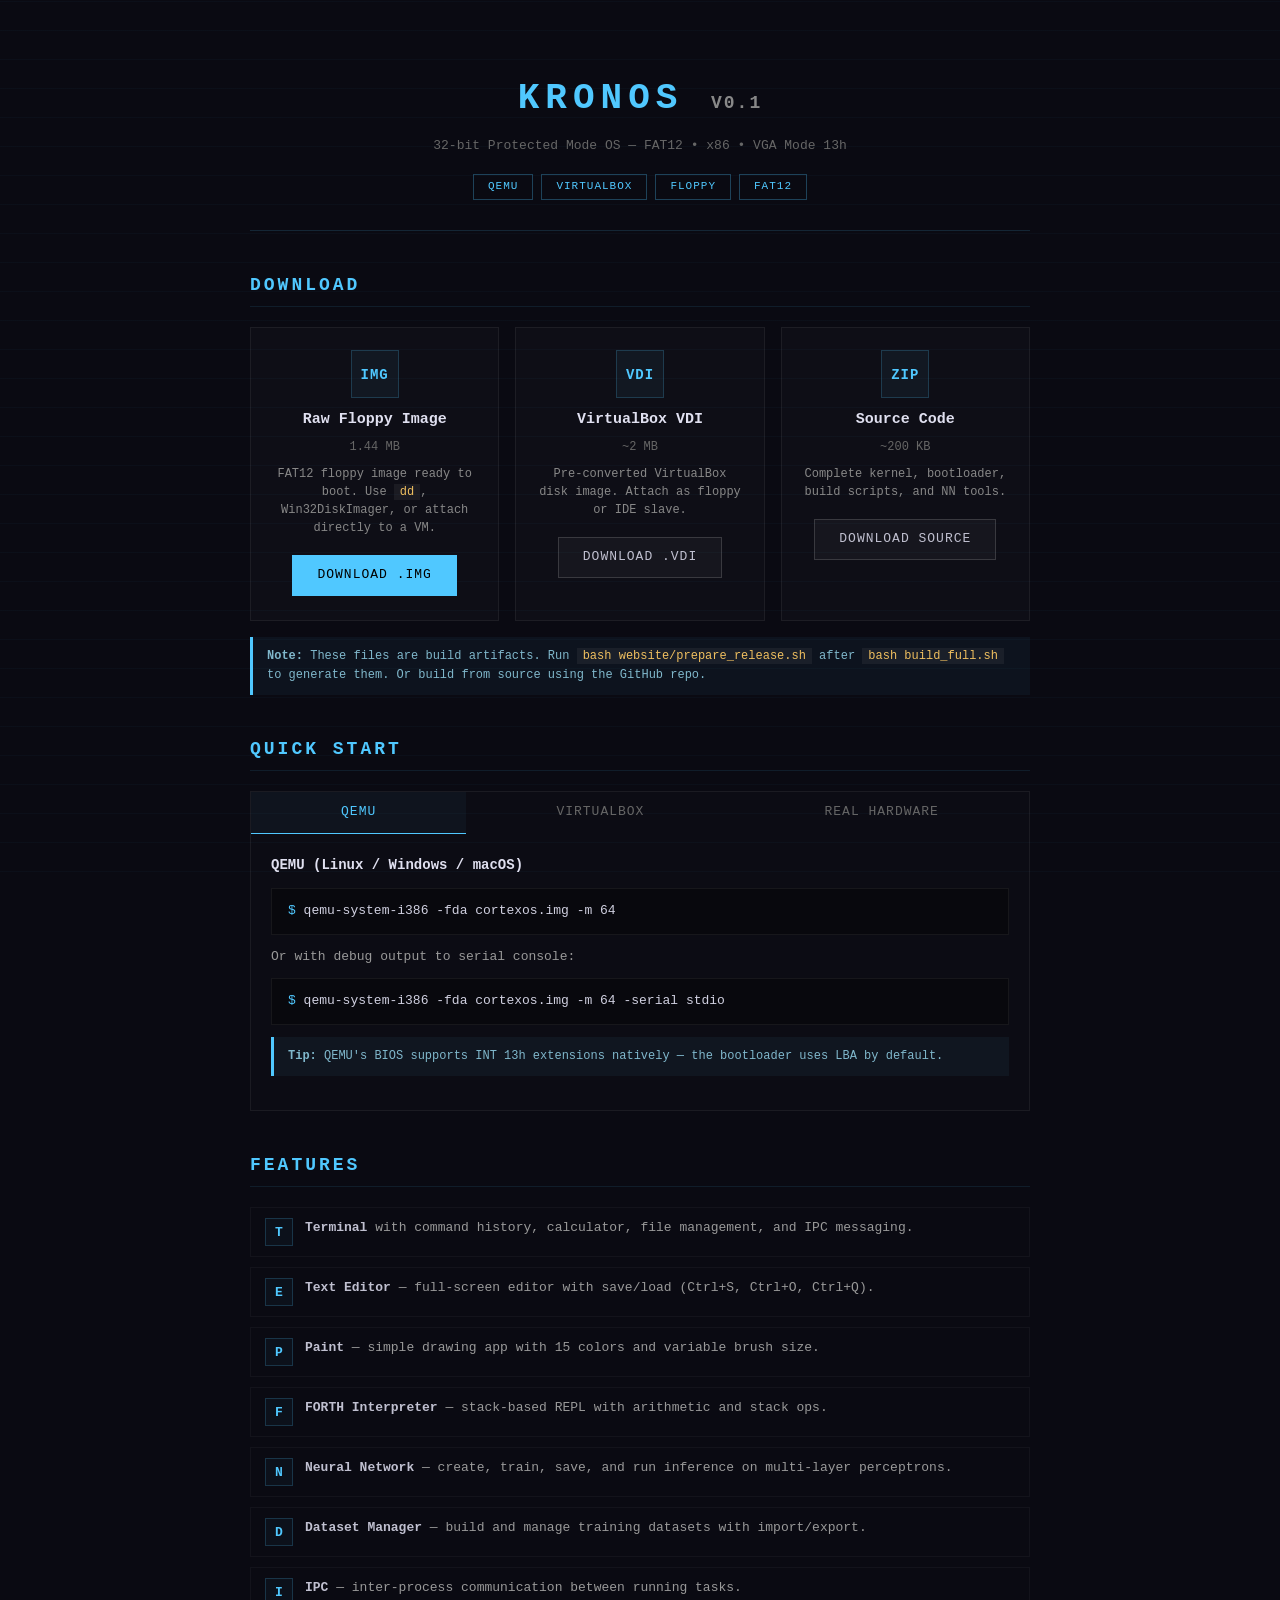
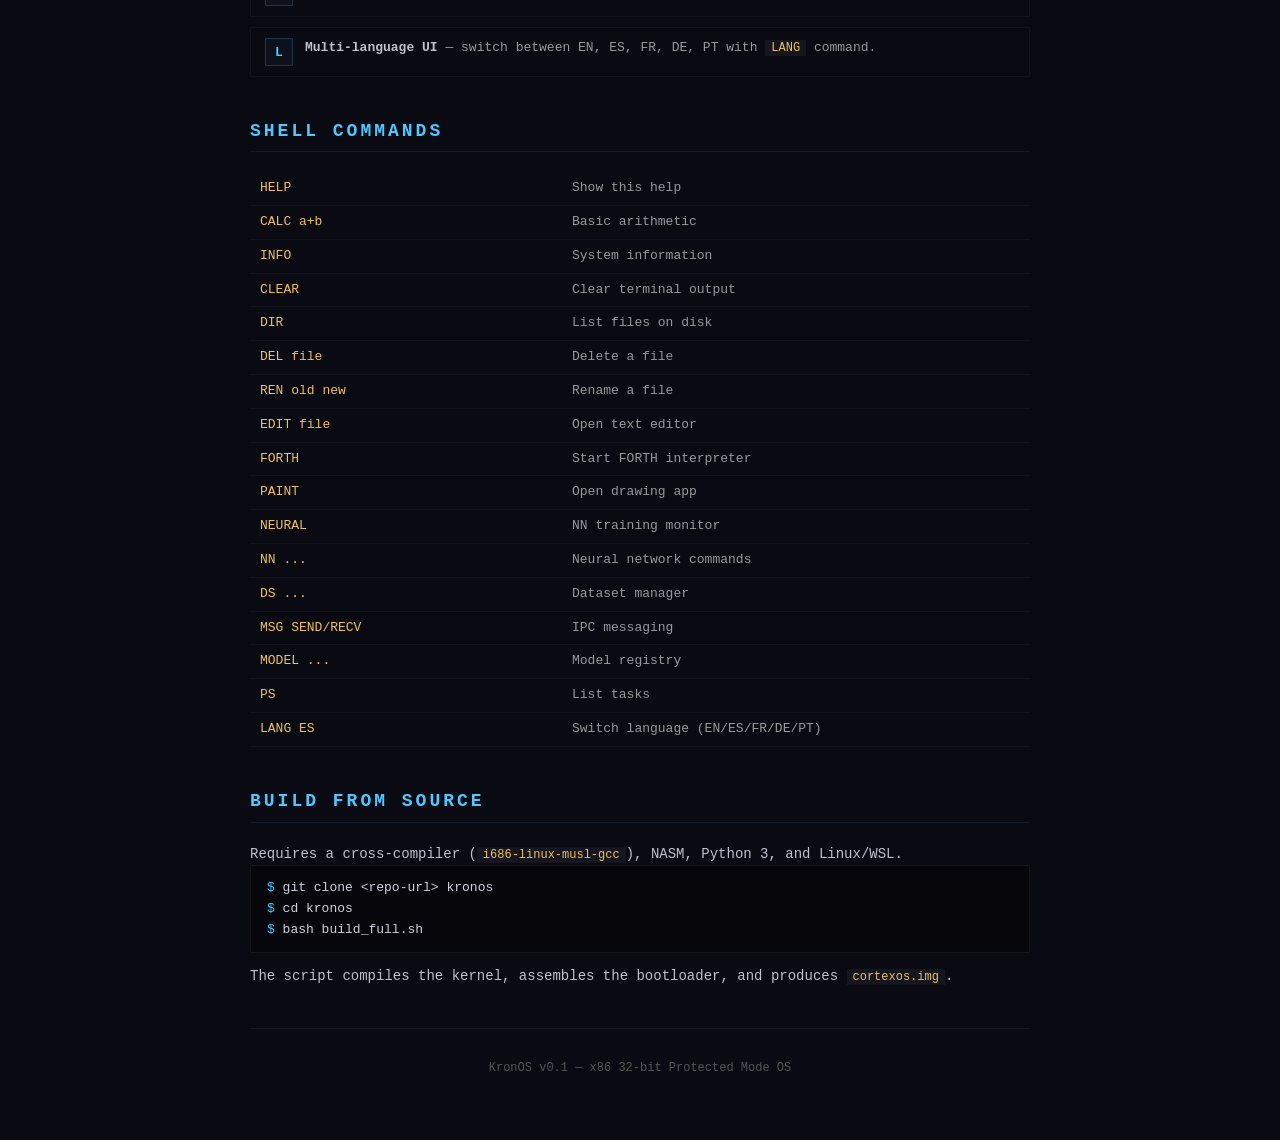
==== kronos/website/index.html @ 9ee40db6 "Initial commit - Kronos OS v0.1 32-bit protected mode x86 kernel with: - FAT12 filesystem, VGA mode " ====
<!DOCTYPE html>
<html lang="en">
<head>
<meta charset="UTF-8">
<meta name="viewport" content="width=device-width, initial-scale=1.0">
<title>Kronos OS - Download</title>
<link rel="stylesheet" href="style.css">
</head>
<body>
<div class="bg-lines"></div>
<div class="container">
  <header>
    <div class="logo">
      <h1>KRONOS <span class="v">v0.1</span></h1>
      <p class="subtitle">32-bit Protected Mode OS &mdash; FAT12 &bull; x86 &bull; VGA Mode 13h</p>
    </div>
    <div class="badge-row">
      <span class="badge">QEMU</span>
      <span class="badge">VirtualBox</span>
      <span class="badge">Floppy</span>
      <span class="badge">FAT12</span>
    </div>
  </header>

  <section class="section" id="downloads">
    <h2>Download</h2>
    <div class="card-grid">
      <div class="card">
        <div class="card-icon">img</div>
        <h3>Raw Floppy Image</h3>
        <p class="card-size">1.44 MB</p>
        <p class="card-desc">FAT12 floppy image ready to boot. Use <code>dd</code>, Win32DiskImager, or attach directly to a VM.</p>
        <a href="cortexos.img" class="btn btn-primary" download>Download .img</a>
      </div>
      <div class="card">
        <div class="card-icon">vdi</div>
        <h3>VirtualBox VDI</h3>
        <p class="card-size">~2 MB</p>
        <p class="card-desc">Pre-converted VirtualBox disk image. Attach as floppy or IDE slave.</p>
        <a href="cortexos.vdi" class="btn" download>Download .vdi</a>
      </div>
      <div class="card">
        <div class="card-icon">zip</div>
        <h3>Source Code</h3>
        <p class="card-size">~200 KB</p>
        <p class="card-desc">Complete kernel, bootloader, build scripts, and NN tools.</p>
        <a href="kronos-src.zip" class="btn" download>Download Source</a>
      </div>
    </div>
    <div class="tip" style="margin-top:16px">
      <strong>Note:</strong> These files are build artifacts. Run <code>bash website/prepare_release.sh</code>
      after <code>bash build_full.sh</code> to generate them. Or build from source using the GitHub repo.
    </div>
  </section>

  <section class="section" id="quickstart">
    <h2>Quick Start</h2>
    <div class="tabs">
      <input type="radio" name="tab" id="tab-qemu" checked>
      <label for="tab-qemu" class="tab-label">QEMU</label>
      <input type="radio" name="tab" id="tab-vbox">
      <label for="tab-vbox" class="tab-label">VirtualBox</label>
      <input type="radio" name="tab" id="tab-real">
      <label for="tab-real" class="tab-label">Real Hardware</label>

      <div class="tab-content" id="tab-qemu-c">
        <h3>QEMU (Linux / Windows / macOS)</h3>
        <pre class="code-block"><span class="prompt">$</span> qemu-system-i386 -fda cortexos.img -m 64</pre>
        <p>Or with debug output to serial console:</p>
        <pre class="code-block"><span class="prompt">$</span> qemu-system-i386 -fda cortexos.img -m 64 -serial stdio</pre>
        <div class="tip">
          <strong>Tip:</strong> QEMU's BIOS supports INT 13h extensions natively &mdash; the bootloader uses LBA by default.
        </div>
      </div>

      <div class="tab-content" id="tab-vbox-c">
        <h3>VirtualBox Setup</h3>
        <ol class="steps">
          <li>Create a new VM: <strong>Type</strong> = <em>Other</em>, <strong>Version</strong> = <em>Other/Unknown</em> (32-bit).</li>
          <li>Set <strong>RAM</strong> to at least <em>32 MB</em> (64 MB recommended).</li>
          <li><strong>Storage</strong>: Add a floppy controller, attach <code>cortexos.img</code> or <code>cortexos.vdi</code>.</li>
          <li>Alternatively, attach the VDI as an <strong>IDE Primary Slave</strong> (set type to <em>Floppy</em> or <em>IDE</em>).</li>
          <li>In <strong>System &rarr; Motherboard</strong>, enable <em>I/O APIC</em> and <em>Enable EFI (special OS only)</em> if needed.</li>
          <li>Boot the VM.</li>
        </ol>
        <div class="tip">
          <strong>Note:</strong> VirtualBox floppy mode lacks INT 13h extensions. The bootloader detects this automatically and falls back to CHS addressing &mdash; no configuration needed.
        </div>
        <p>You can also convert the image yourself:</p>
        <pre class="code-block"><span class="prompt">$</span> VBoxManage convertfromraw cortexos.img cortexos.vdi --format VDI</pre>
      </div>

      <div class="tab-content" id="tab-real-c">
        <h3>Real Hardware (Floppy / USB)</h3>
        <p>Write the image to a 1.44 MB floppy disk or USB drive:</p>
        <h4>Linux</h4>
        <pre class="code-block"><span class="prompt">$</span> dd if=cortexos.img of=/dev/sdX bs=512 conv=fsync</pre>
        <h4>Windows</h4>
        <pre class="code-block"><span class="prompt">&gt;</span> Win32DiskImager.exe cortexos.img \\.\X:</pre>
        <div class="warning">
          <strong>Warning:</strong> Make sure to select the correct drive. All data on the target will be destroyed.
        </div>
      </div>
    </div>
  </section>

  <section class="section" id="features">
    <h2>Features</h2>
    <div class="feature-grid">
      <div class="feature">
        <span class="feature-icon">T</span>
        <div><strong>Terminal</strong> with command history, calculator, file management, and IPC messaging.</div>
      </div>
      <div class="feature">
        <span class="feature-icon">E</span>
        <div><strong>Text Editor</strong> &mdash; full-screen editor with save/load (Ctrl+S, Ctrl+O, Ctrl+Q).</div>
      </div>
      <div class="feature">
        <span class="feature-icon">P</span>
        <div><strong>Paint</strong> &mdash; simple drawing app with 15 colors and variable brush size.</div>
      </div>
      <div class="feature">
        <span class="feature-icon">F</span>
        <div><strong>FORTH Interpreter</strong> &mdash; stack-based REPL with arithmetic and stack ops.</div>
      </div>
      <div class="feature">
        <span class="feature-icon">N</span>
        <div><strong>Neural Network</strong> &mdash; create, train, save, and run inference on multi-layer perceptrons.</div>
      </div>
      <div class="feature">
        <span class="feature-icon">D</span>
        <div><strong>Dataset Manager</strong> &mdash; build and manage training datasets with import/export.</div>
      </div>
      <div class="feature">
        <span class="feature-icon">I</span>
        <div><strong>IPC</strong> &mdash; inter-process communication between running tasks.</div>
      </div>
      <div class="feature">
        <span class="feature-icon">L</span>
        <div><strong>Multi-language UI</strong> &mdash; switch between EN, ES, FR, DE, PT with <code>LANG</code> command.</div>
      </div>
    </div>
  </section>

  <section class="section" id="commands">
    <h2>Shell Commands</h2>
    <div class="cmd-table-wrap">
      <table class="cmd-table">
        <tr><td>HELP</td><td>Show this help</td></tr>
        <tr><td>CALC a+b</td><td>Basic arithmetic</td></tr>
        <tr><td>INFO</td><td>System information</td></tr>
        <tr><td>CLEAR</td><td>Clear terminal output</td></tr>
        <tr><td>DIR</td><td>List files on disk</td></tr>
        <tr><td>DEL file</td><td>Delete a file</td></tr>
        <tr><td>REN old new</td><td>Rename a file</td></tr>
        <tr><td>EDIT file</td><td>Open text editor</td></tr>
        <tr><td>FORTH</td><td>Start FORTH interpreter</td></tr>
        <tr><td>PAINT</td><td>Open drawing app</td></tr>
        <tr><td>NEURAL</td><td>NN training monitor</td></tr>
        <tr><td>NN ...</td><td>Neural network commands</td></tr>
        <tr><td>DS ...</td><td>Dataset manager</td></tr>
        <tr><td>MSG SEND/RECV</td><td>IPC messaging</td></tr>
        <tr><td>MODEL ...</td><td>Model registry</td></tr>
        <tr><td>PS</td><td>List tasks</td></tr>
        <tr><td>LANG ES</td><td>Switch language (EN/ES/FR/DE/PT)</td></tr>
      </table>
    </div>
  </section>

  <section class="section" id="build">
    <h2>Build from Source</h2>
    <p>Requires a cross-compiler (<code>i686-linux-musl-gcc</code>), NASM, Python 3, and Linux/WSL.</p>
    <pre class="code-block"><span class="prompt">$</span> git clone &lt;repo-url&gt; kronos
<span class="prompt">$</span> cd kronos
<span class="prompt">$</span> bash build_full.sh</pre>
    <p>The script compiles the kernel, assembles the bootloader, and produces <code>cortexos.img</code>.</p>
  </section>

  <footer>
    <p>KronOS v0.1 &mdash; x86 32-bit Protected Mode OS</p>
  </footer>
</div>
</body>
</html>
---- kronos/website/style.css ----
* { margin: 0; padding: 0; box-sizing: border-box; }
body {
  background: #0a0a12;
  color: #c0c0d0;
  font-family: 'Consolas', 'Courier New', monospace;
  font-size: 14px;
  line-height: 1.6;
  min-height: 100vh;
}
.bg-lines {
  position: fixed; inset: 0; z-index: 0;
  background: repeating-linear-gradient(
    0deg, transparent, transparent 28px, rgba(80,200,255,0.03) 28px, rgba(80,200,255,0.03) 29px
  );
  pointer-events: none;
}
.container {
  max-width: 820px;
  margin: 0 auto;
  padding: 30px 20px 60px;
  position: relative;
  z-index: 1;
}

/* Header */
header {
  text-align: center;
  margin-bottom: 40px;
  padding: 40px 20px 30px;
  border-bottom: 1px solid rgba(80,200,255,0.15);
}
.logo h1 {
  font-size: 36px;
  font-weight: 700;
  color: #50c8ff;
  letter-spacing: 6px;
  text-transform: uppercase;
}
.logo .v {
  color: #888;
  font-size: 18px;
  letter-spacing: 2px;
}
.subtitle {
  color: #666;
  font-size: 13px;
  margin-top: 8px;
}
.badge-row { margin-top: 18px; display: flex; justify-content: center; gap: 8px; flex-wrap: wrap; }
.badge {
  display: inline-block;
  padding: 3px 14px;
  border: 1px solid rgba(80,200,255,0.3);
  color: #50c8ff;
  font-size: 11px;
  text-transform: uppercase;
  letter-spacing: 1px;
}
.badge:hover { background: rgba(80,200,255,0.08); }

/* Sections */
.section { margin-bottom: 40px; }
.section h2 {
  font-size: 18px;
  color: #50c8ff;
  text-transform: uppercase;
  letter-spacing: 3px;
  margin-bottom: 20px;
  padding-bottom: 6px;
  border-bottom: 1px solid rgba(80,200,255,0.1);
}

/* Cards */
.card-grid {
  display: grid;
  grid-template-columns: repeat(auto-fit, minmax(220px, 1fr));
  gap: 16px;
}
.card {
  background: rgba(255,255,255,0.02);
  border: 1px solid rgba(255,255,255,0.06);
  padding: 22px 20px 24px;
  text-align: center;
  transition: border-color 0.2s, background 0.2s;
}
.card:hover {
  border-color: rgba(80,200,255,0.3);
  background: rgba(80,200,255,0.03);
}
.card-icon {
  width: 48px;
  height: 48px;
  line-height: 48px;
  margin: 0 auto 10px;
  font-size: 14px;
  font-weight: 700;
  text-transform: uppercase;
  letter-spacing: 1px;
  color: #50c8ff;
  border: 1px solid rgba(80,200,255,0.2);
  background: rgba(80,200,255,0.05);
}
.card h3 { font-size: 15px; margin-bottom: 6px; color: #e0e0f0; }
.card-size { font-size: 12px; color: #666; margin-bottom: 8px; }
.card-desc { font-size: 12px; color: #888; margin-bottom: 18px; line-height: 1.5; }
code {
  background: rgba(255,255,255,0.05);
  padding: 1px 6px;
  font-size: 12px;
  color: #f0c060;
}

/* Buttons */
.btn {
  display: inline-block;
  padding: 9px 24px;
  font-family: inherit;
  font-size: 13px;
  text-transform: uppercase;
  letter-spacing: 1px;
  text-decoration: none;
  color: #c0c0d0;
  border: 1px solid rgba(255,255,255,0.15);
  background: rgba(255,255,255,0.03);
  cursor: pointer;
  transition: background 0.2s, border-color 0.2s, color 0.2s;
}
.btn:hover { background: rgba(255,255,255,0.07); border-color: rgba(255,255,255,0.25); }
.btn-primary {
  color: #000;
  background: #50c8ff;
  border-color: #50c8ff;
}
.btn-primary:hover {
  background: #3db0e8;
  border-color: #3db0e8;
  color: #000;
}

/* Tabs */
.tabs {
  display: flex;
  flex-wrap: wrap;
  border: 1px solid rgba(255,255,255,0.06);
  background: rgba(255,255,255,0.01);
}
.tabs input[type="radio"] { display: none; }
.tab-label {
  flex: 1 1 auto;
  padding: 10px 16px;
  text-align: center;
  font-size: 13px;
  text-transform: uppercase;
  letter-spacing: 1px;
  color: #666;
  border-bottom: 1px solid transparent;
  cursor: pointer;
  user-select: none;
  transition: color 0.2s, border-color 0.2s, background 0.2s;
}
.tab-label:hover { color: #999; background: rgba(255,255,255,0.02); }
.tabs input:checked + .tab-label {
  color: #50c8ff;
  border-bottom-color: #50c8ff;
  background: rgba(80,200,255,0.04);
}
.tab-content {
  display: none;
  padding: 20px;
  width: 100%;
}
#tab-qemu:checked ~ #tab-qemu-c,
#tab-vbox:checked ~ #tab-vbox-c,
#tab-real:checked ~ #tab-real-c { display: block; }
.tab-content h3 { font-size: 14px; margin-bottom: 12px; color: #e0e0f0; }
.tab-content h4 { font-size: 13px; margin: 14px 0 6px; color: #aaa; }
.tab-content p { margin-bottom: 10px; font-size: 13px; color: #999; }

/* Steps */
.steps { padding-left: 20px; font-size: 13px; color: #999; }
.steps li { margin-bottom: 8px; }
.steps li strong { color: #c0c0d0; }
.steps li em { color: #50c8ff; font-style: normal; }

/* Code blocks */
.code-block {
  background: rgba(0,0,0,0.35);
  border: 1px solid rgba(255,255,255,0.06);
  padding: 12px 16px;
  font-size: 13px;
  font-family: inherit;
  overflow-x: auto;
  margin-bottom: 12px;
  white-space: pre;
  tab-size: 4;
  color: #d0d0e0;
}
.code-block .prompt { color: #50c8ff; user-select: none; }
.code-block .prompt-alt { color: #f0c060; user-select: none; }

/* Tips & Warnings */
.tip, .warning {
  padding: 10px 14px;
  font-size: 12px;
  margin-bottom: 14px;
}
.tip {
  border-left: 3px solid #50c8ff;
  background: rgba(80,200,255,0.05);
  color: #80b8cc;
}
.warning {
  border-left: 3px solid #f07050;
  background: rgba(240,112,80,0.06);
  color: #d09070;
}

/* Features */
.feature-grid { display: grid; gap: 10px; }
.feature {
  display: flex;
  align-items: flex-start;
  gap: 12px;
  padding: 10px 14px;
  border: 1px solid rgba(255,255,255,0.04);
  font-size: 13px;
  color: #999;
}
.feature:hover { border-color: rgba(80,200,255,0.12); }
.feature-icon {
  flex-shrink: 0;
  width: 28px;
  height: 28px;
  line-height: 28px;
  text-align: center;
  font-size: 13px;
  font-weight: 700;
  color: #50c8ff;
  border: 1px solid rgba(80,200,255,0.2);
  background: rgba(80,200,255,0.04);
}
.feature strong { color: #c0c0d0; }

/* Commands table */
.cmd-table-wrap { overflow-x: auto; }
.cmd-table { width: 100%; border-collapse: collapse; font-size: 13px; }
.cmd-table tr { border-bottom: 1px solid rgba(255,255,255,0.04); }
.cmd-table td:first-child {
  width: 40%;
  padding: 6px 10px;
  color: #f0c060;
  white-space: nowrap;
}
.cmd-table td:last-child {
  padding: 6px 10px;
  color: #999;
}
.cmd-table tr:hover { background: rgba(255,255,255,0.02); }

/* Footer */
footer {
  text-align: center;
  padding-top: 30px;
  border-top: 1px solid rgba(255,255,255,0.06);
  font-size: 12px;
  color: #555;
}

/* Responsive */
@media (max-width: 600px) {
  .logo h1 { font-size: 28px; }
  .card-grid { grid-template-columns: 1fr; }
  .tab-label { font-size: 11px; padding: 8px 10px; }
}
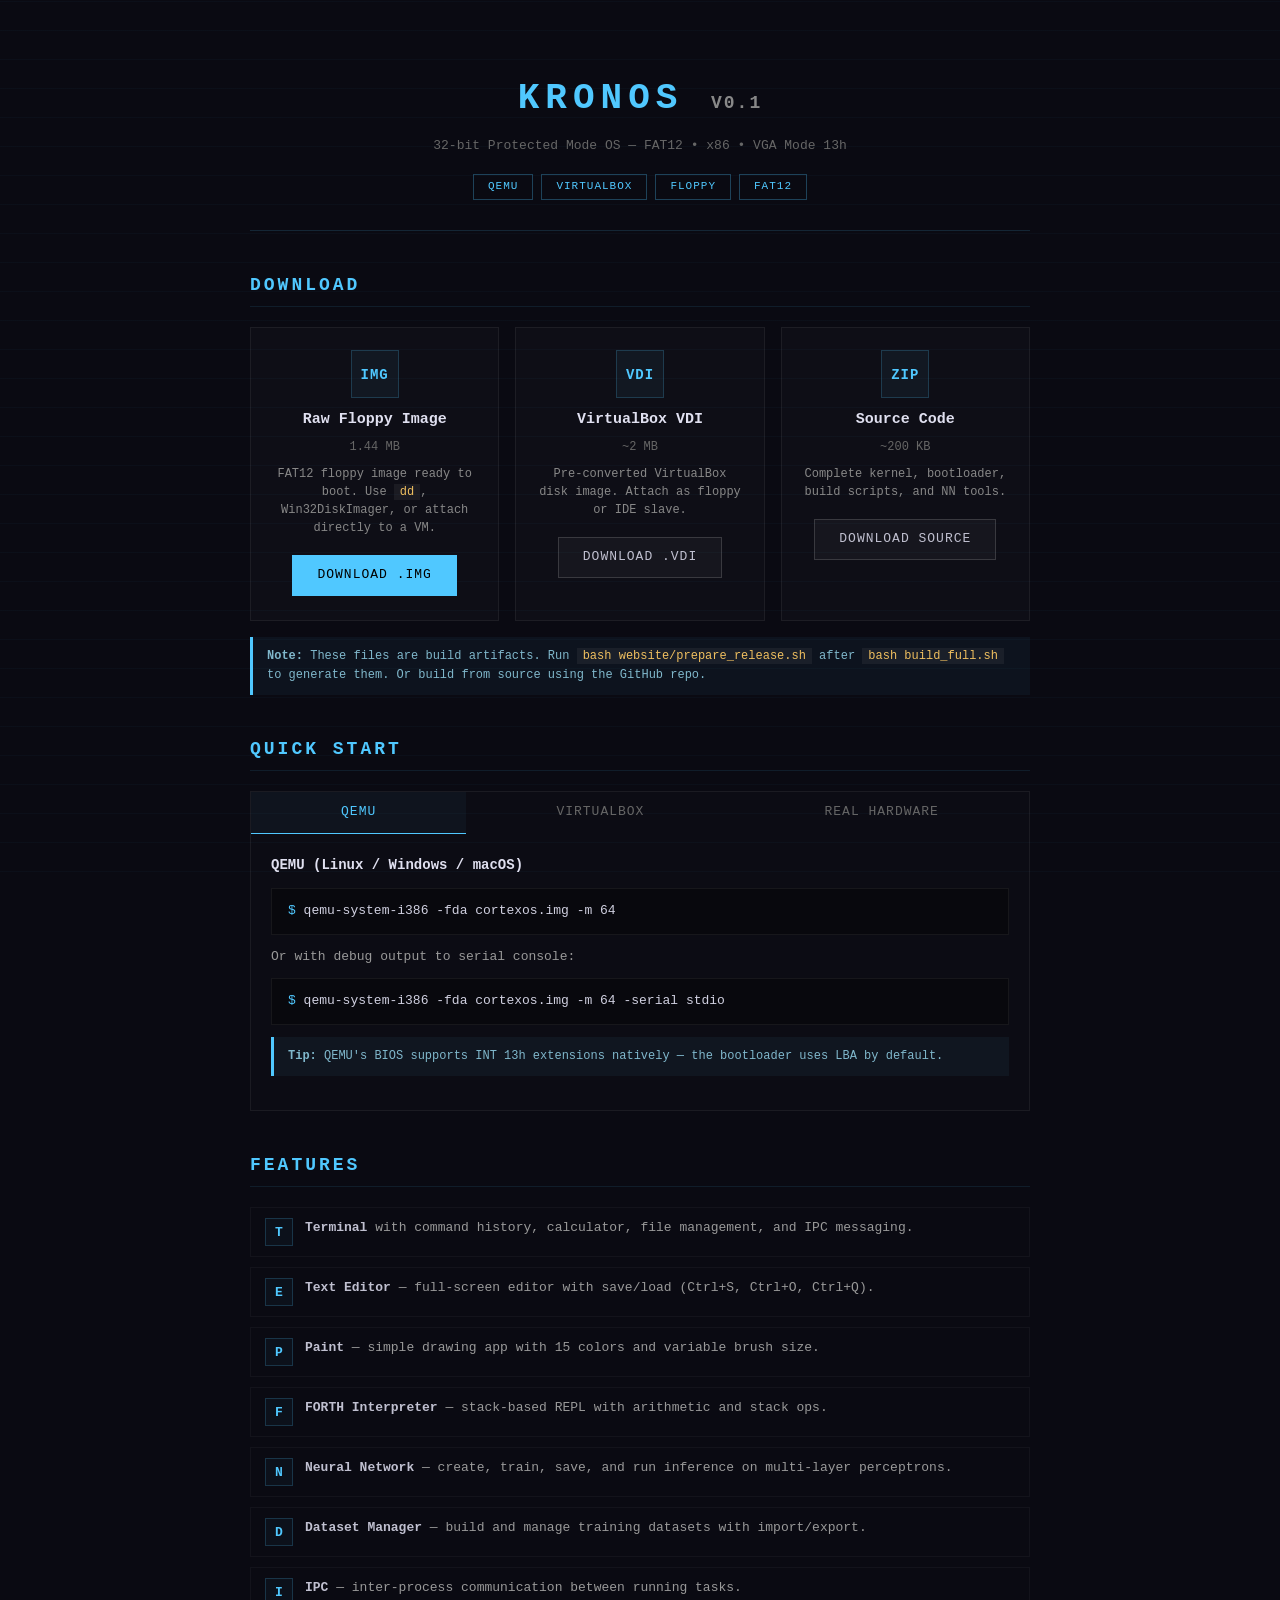
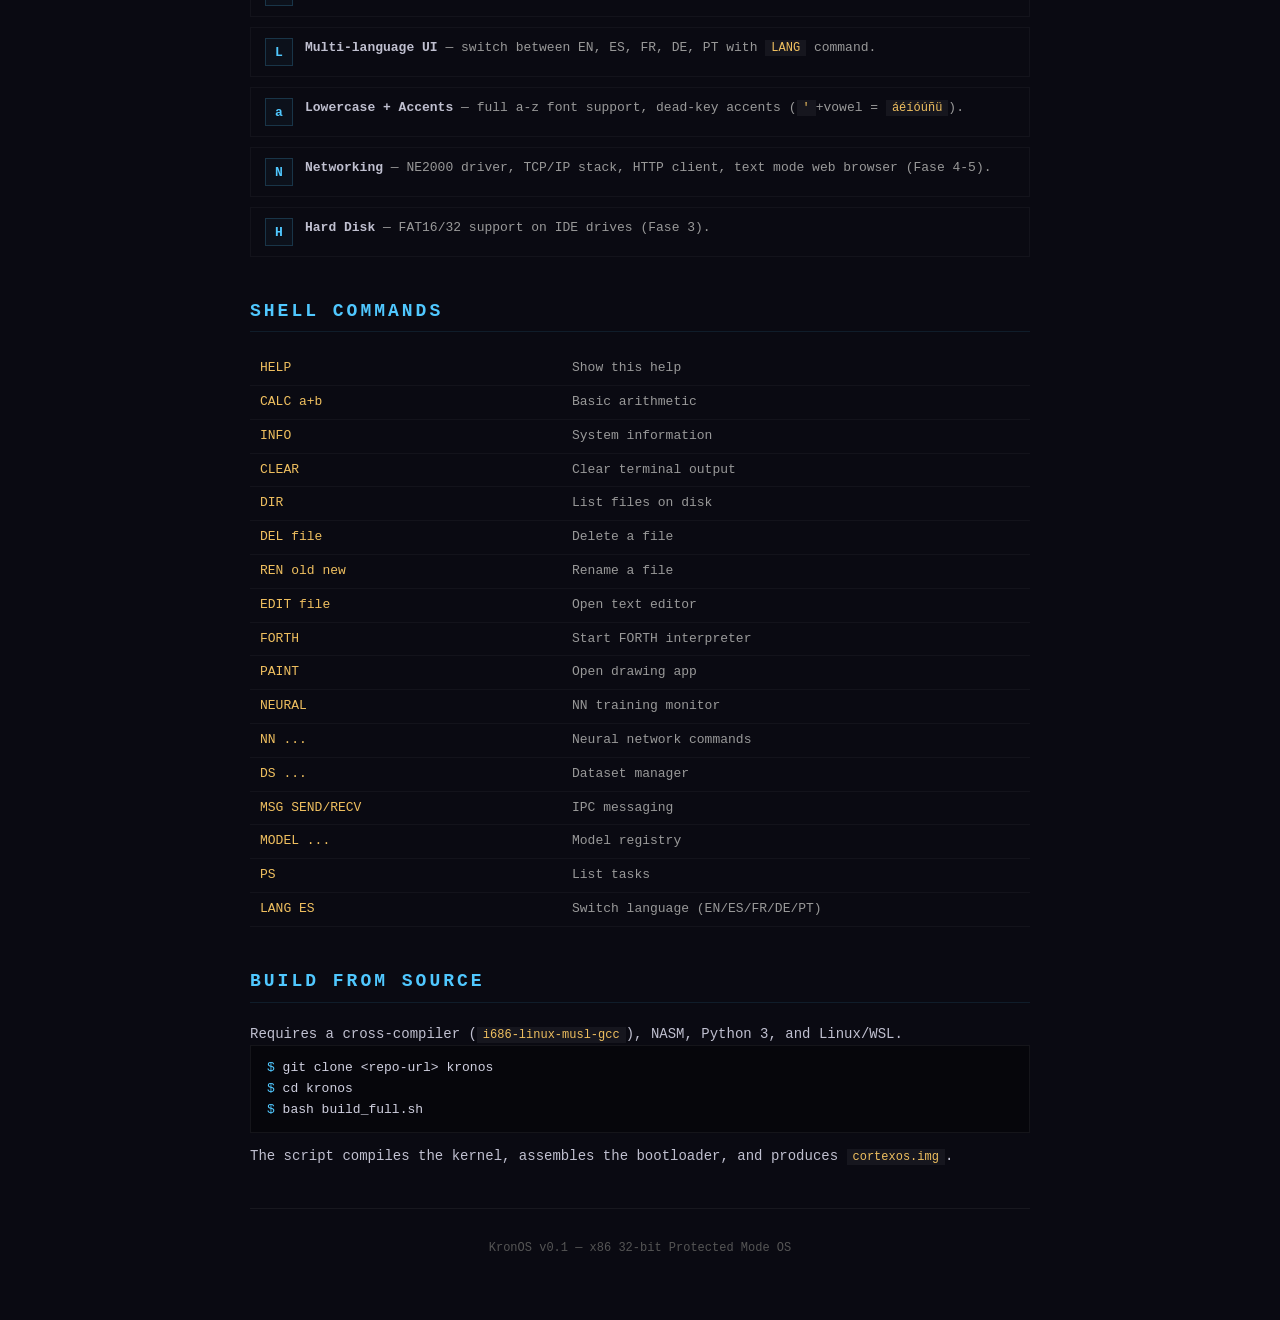
==== commit c51db794: "Fase 1: Lowercase + accents + multitarea preemptiva + disco + red" ====
--- a/kronos/website/index.html
+++ b/kronos/website/index.html
@@ -139,6 +139,18 @@
         <span class="feature-icon">L</span>
         <div><strong>Multi-language UI</strong> &mdash; switch between EN, ES, FR, DE, PT with <code>LANG</code> command.</div>
       </div>
+      <div class="feature">
+        <span class="feature-icon">a</span>
+        <div><strong>Lowercase + Accents</strong> &mdash; full a-z font support, dead-key accents (<code>'</code>+vowel = <code>áéíóúñü</code>).</div>
+      </div>
+      <div class="feature">
+        <span class="feature-icon">N</span>
+        <div><strong>Networking</strong> &mdash; NE2000 driver, TCP/IP stack, HTTP client, text mode web browser (Fase 4-5).</div>
+      </div>
+      <div class="feature">
+        <span class="feature-icon">H</span>
+        <div><strong>Hard Disk</strong> &mdash; FAT16/32 support on IDE drives (Fase 3).</div>
+      </div>
     </div>
   </section>
 
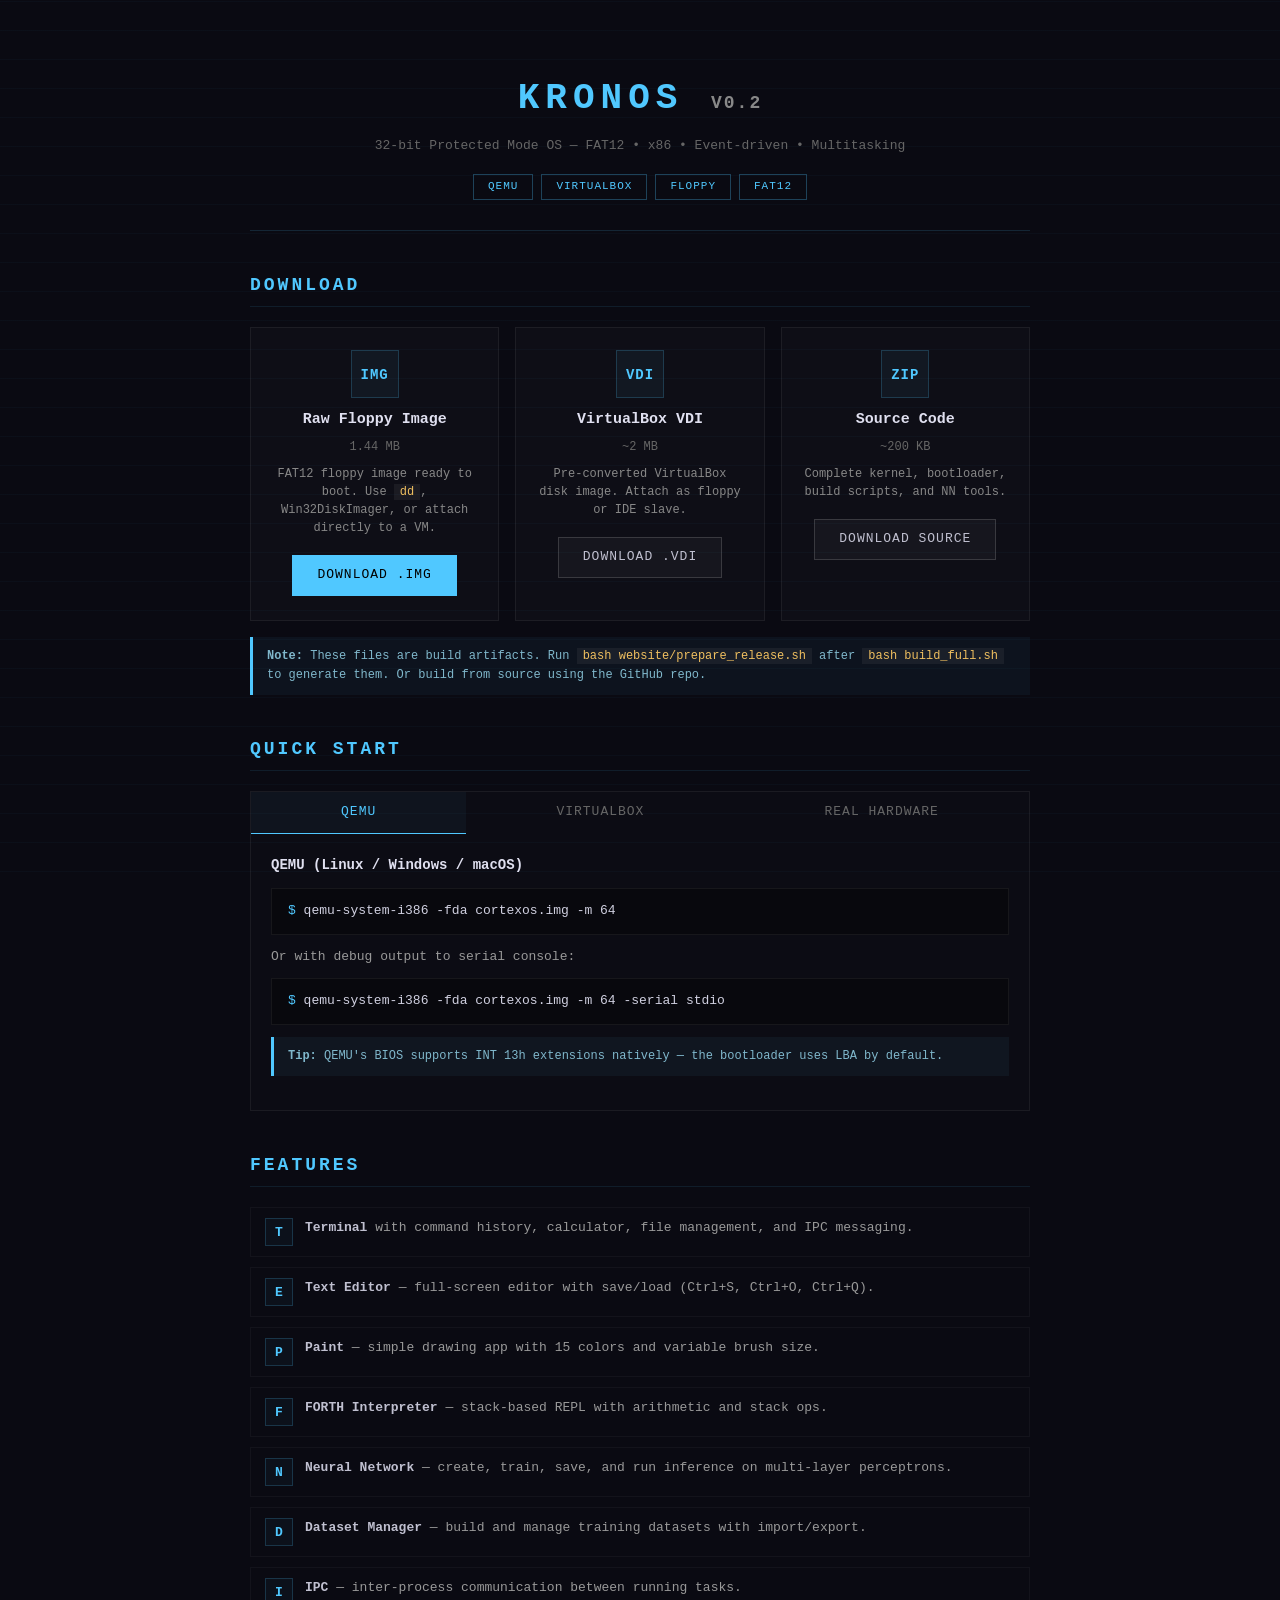
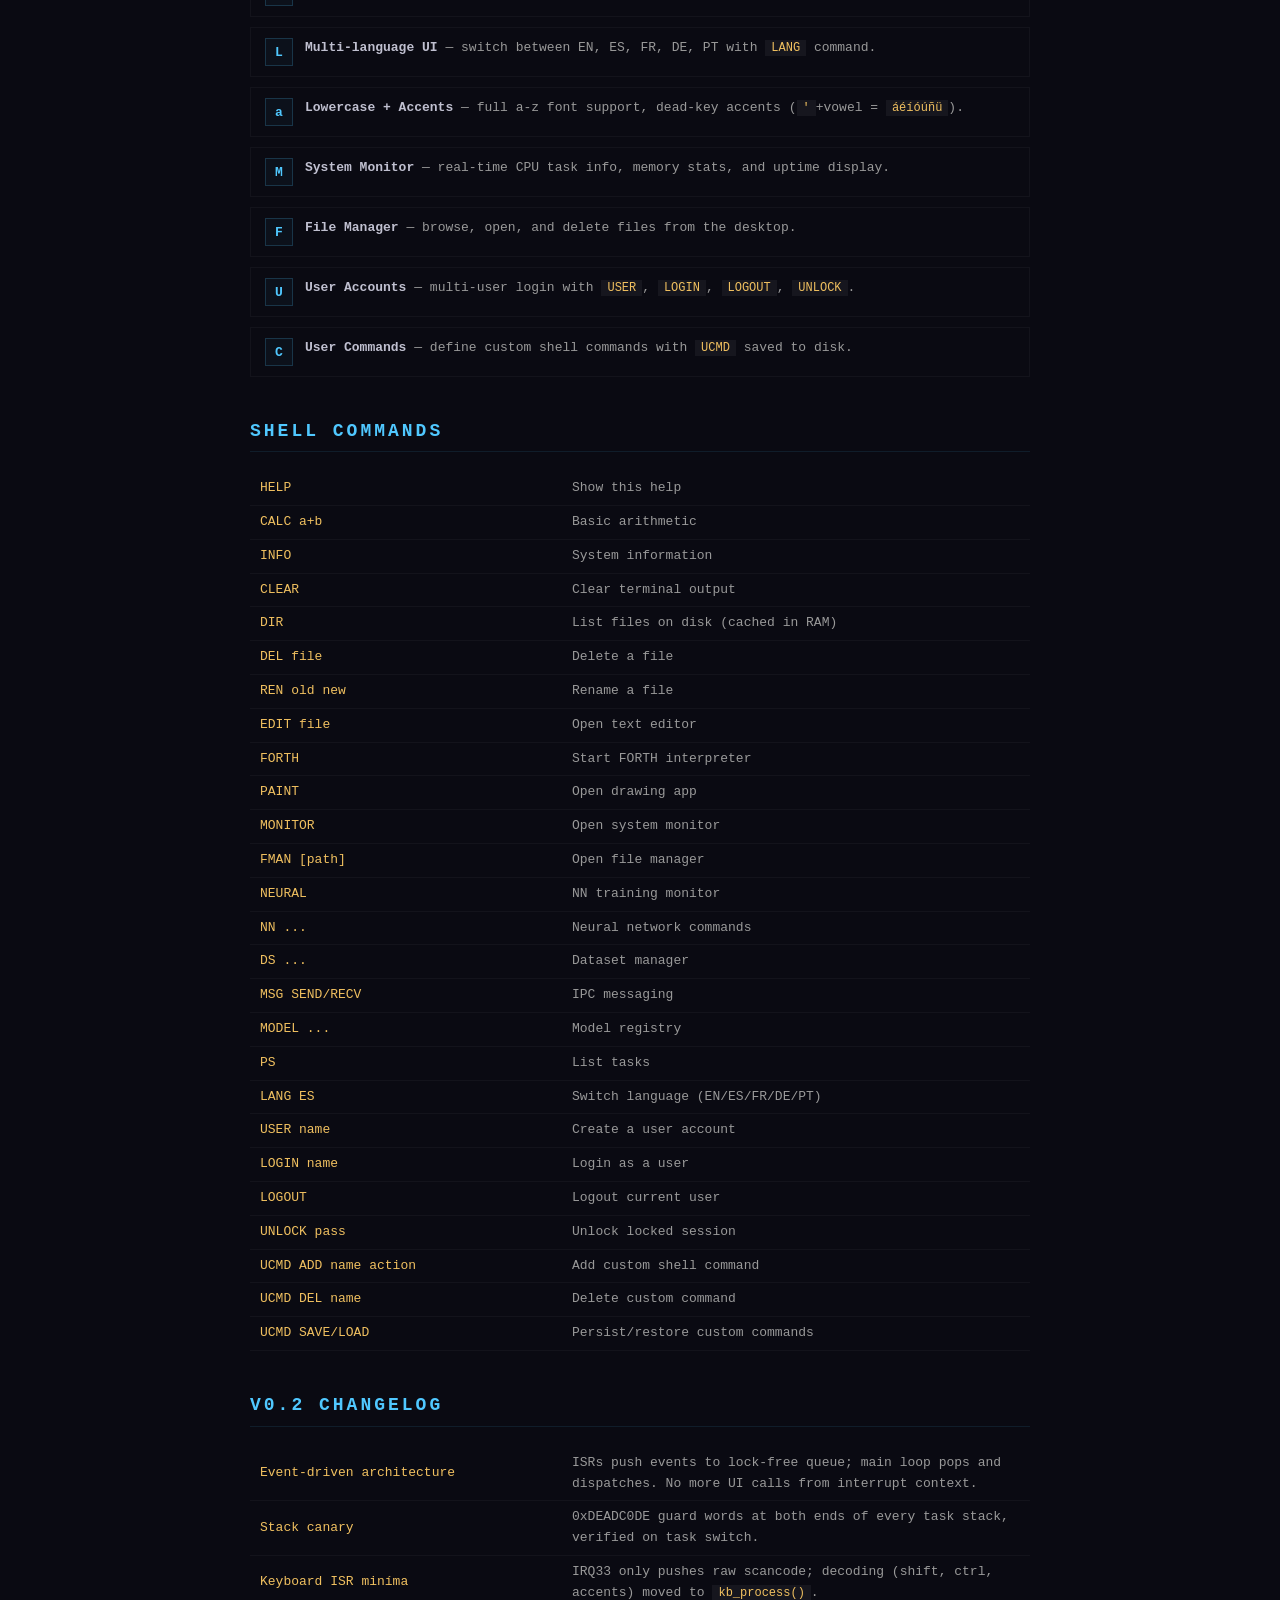
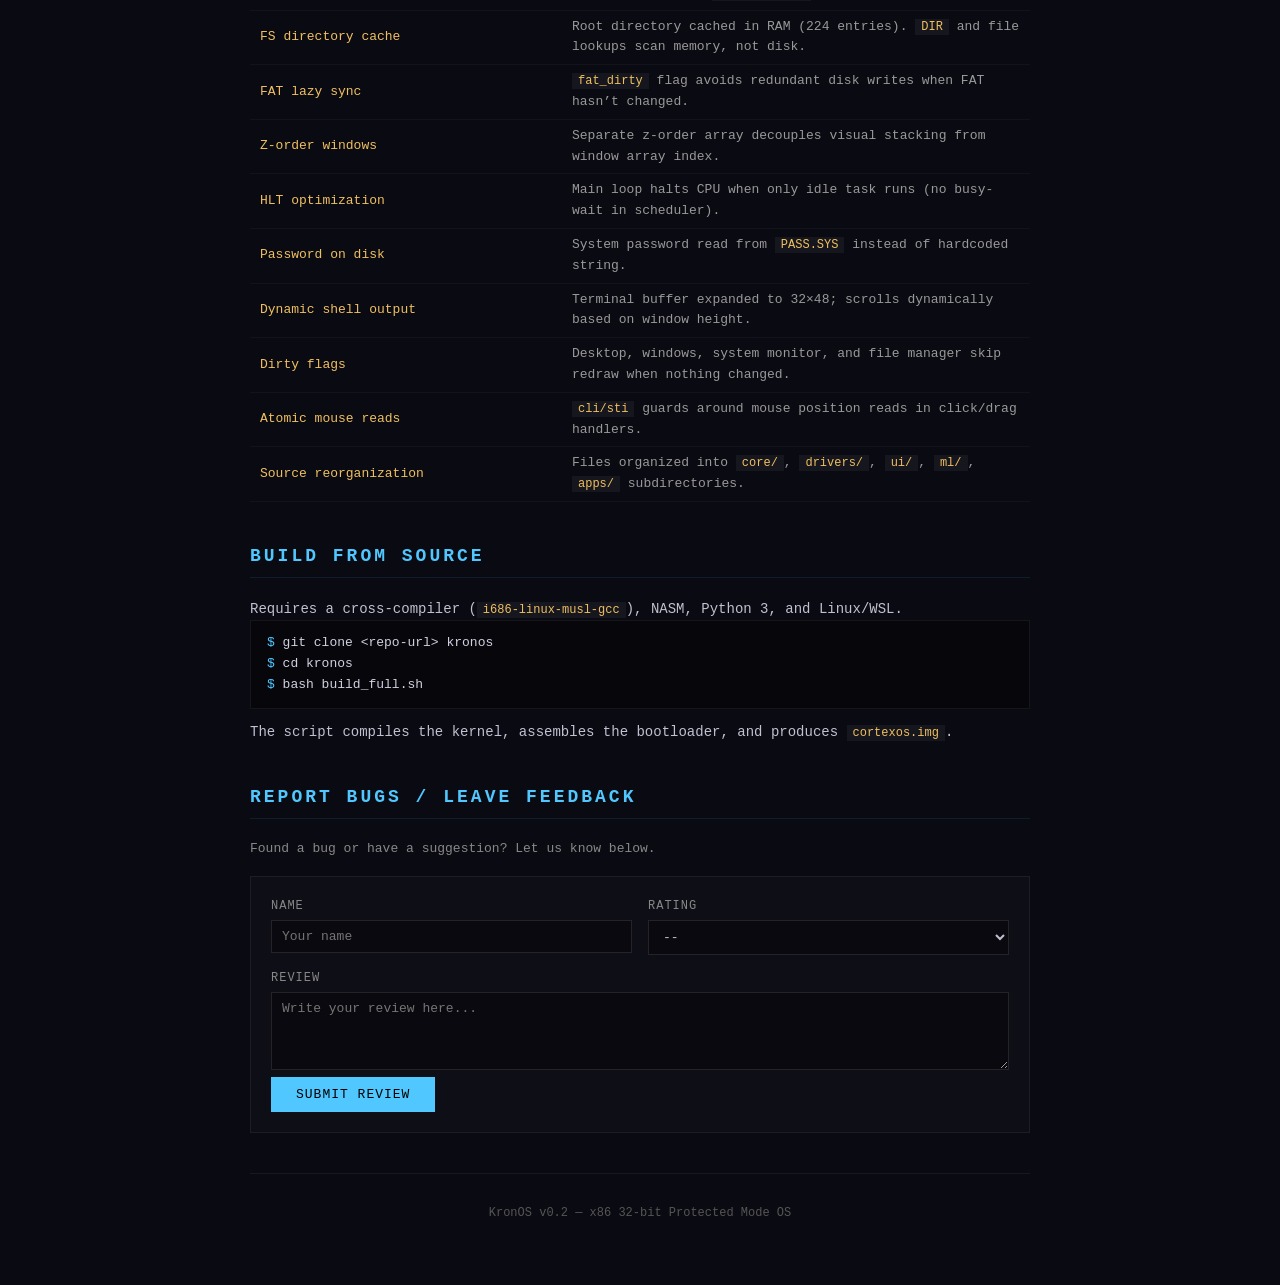
==== commit 17300c1c: "Fase 2: Event-driven architecture, FS cache, FAT lazy sync, z-order, canary, security fixes - Event-" ====
--- a/kronos/website/index.html
+++ b/kronos/website/index.html
@@ -11,8 +11,8 @@
 <div class="container">
   <header>
     <div class="logo">
-      <h1>KRONOS <span class="v">v0.1</span></h1>
-      <p class="subtitle">32-bit Protected Mode OS &mdash; FAT12 &bull; x86 &bull; VGA Mode 13h</p>
+      <h1>KRONOS <span class="v">v0.2</span></h1>
+      <p class="subtitle">32-bit Protected Mode OS &mdash; FAT12 &bull; x86 &bull; Event-driven &bull; Multitasking</p>
     </div>
     <div class="badge-row">
       <span class="badge">QEMU</span>
@@ -141,15 +141,23 @@
       </div>
       <div class="feature">
         <span class="feature-icon">a</span>
-        <div><strong>Lowercase + Accents</strong> &mdash; full a-z font support, dead-key accents (<code>'</code>+vowel = <code>áéíóúñü</code>).</div>
-      </div>
-      <div class="feature">
-        <span class="feature-icon">N</span>
-        <div><strong>Networking</strong> &mdash; NE2000 driver, TCP/IP stack, HTTP client, text mode web browser (Fase 4-5).</div>
-      </div>
-      <div class="feature">
-        <span class="feature-icon">H</span>
-        <div><strong>Hard Disk</strong> &mdash; FAT16/32 support on IDE drives (Fase 3).</div>
+        <div><strong>Lowercase + Accents</strong> &mdash; full a-z font support, dead-key accents (<code>'</code>+vowel = <code>&aacute;&eacute;&iacute;&oacute;&uacute;&ntilde;&uuml;</code>).</div>
+      </div>
+      <div class="feature">
+        <span class="feature-icon">M</span>
+        <div><strong>System Monitor</strong> &mdash; real-time CPU task info, memory stats, and uptime display.</div>
+      </div>
+      <div class="feature">
+        <span class="feature-icon">F</span>
+        <div><strong>File Manager</strong> &mdash; browse, open, and delete files from the desktop.</div>
+      </div>
+      <div class="feature">
+        <span class="feature-icon">U</span>
+        <div><strong>User Accounts</strong> &mdash; multi-user login with <code>USER</code>, <code>LOGIN</code>, <code>LOGOUT</code>, <code>UNLOCK</code>.</div>
+      </div>
+      <div class="feature">
+        <span class="feature-icon">C</span>
+        <div><strong>User Commands</strong> &mdash; define custom shell commands with <code>UCMD</code> saved to disk.</div>
       </div>
     </div>
   </section>
@@ -162,12 +170,14 @@
         <tr><td>CALC a+b</td><td>Basic arithmetic</td></tr>
         <tr><td>INFO</td><td>System information</td></tr>
         <tr><td>CLEAR</td><td>Clear terminal output</td></tr>
-        <tr><td>DIR</td><td>List files on disk</td></tr>
+        <tr><td>DIR</td><td>List files on disk (cached in RAM)</td></tr>
         <tr><td>DEL file</td><td>Delete a file</td></tr>
         <tr><td>REN old new</td><td>Rename a file</td></tr>
         <tr><td>EDIT file</td><td>Open text editor</td></tr>
         <tr><td>FORTH</td><td>Start FORTH interpreter</td></tr>
         <tr><td>PAINT</td><td>Open drawing app</td></tr>
+        <tr><td>MONITOR</td><td>Open system monitor</td></tr>
+        <tr><td>FMAN [path]</td><td>Open file manager</td></tr>
         <tr><td>NEURAL</td><td>NN training monitor</td></tr>
         <tr><td>NN ...</td><td>Neural network commands</td></tr>
         <tr><td>DS ...</td><td>Dataset manager</td></tr>
@@ -175,6 +185,33 @@
         <tr><td>MODEL ...</td><td>Model registry</td></tr>
         <tr><td>PS</td><td>List tasks</td></tr>
         <tr><td>LANG ES</td><td>Switch language (EN/ES/FR/DE/PT)</td></tr>
+        <tr><td>USER name</td><td>Create a user account</td></tr>
+        <tr><td>LOGIN name</td><td>Login as a user</td></tr>
+        <tr><td>LOGOUT</td><td>Logout current user</td></tr>
+        <tr><td>UNLOCK pass</td><td>Unlock locked session</td></tr>
+        <tr><td>UCMD ADD name action</td><td>Add custom shell command</td></tr>
+        <tr><td>UCMD DEL name</td><td>Delete custom command</td></tr>
+        <tr><td>UCMD SAVE/LOAD</td><td>Persist/restore custom commands</td></tr>
+      </table>
+    </div>
+  </section>
+
+  <section class="section" id="changelog">
+    <h2>v0.2 Changelog</h2>
+    <div class="cmd-table-wrap">
+      <table class="cmd-table">
+        <tr><td>Event-driven architecture</td><td>ISRs push events to lock-free queue; main loop pops and dispatches. No more UI calls from interrupt context.</td></tr>
+        <tr><td>Stack canary</td><td>0xDEADC0DE guard words at both ends of every task stack, verified on task switch.</td></tr>
+        <tr><td>Keyboard ISR min&iacute;ma</td><td>IRQ33 only pushes raw scancode; decoding (shift, ctrl, accents) moved to <code>kb_process()</code>.</td></tr>
+        <tr><td>FS directory cache</td><td>Root directory cached in RAM (224 entries). <code>DIR</code> and file lookups scan memory, not disk.</td></tr>
+        <tr><td>FAT lazy sync</td><td><code>fat_dirty</code> flag avoids redundant disk writes when FAT hasn&rsquo;t changed.</td></tr>
+        <tr><td>Z-order windows</td><td>Separate z-order array decouples visual stacking from window array index.</td></tr>
+        <tr><td>HLT optimization</td><td>Main loop halts CPU when only idle task runs (no busy-wait in scheduler).</td></tr>
+        <tr><td>Password on disk</td><td>System password read from <code>PASS.SYS</code> instead of hardcoded string.</td></tr>
+        <tr><td>Dynamic shell output</td><td>Terminal buffer expanded to 32&times;48; scrolls dynamically based on window height.</td></tr>
+        <tr><td>Dirty flags</td><td>Desktop, windows, system monitor, and file manager skip redraw when nothing changed.</td></tr>
+        <tr><td>Atomic mouse reads</td><td><code>cli/sti</code> guards around mouse position reads in click/drag handlers.</td></tr>
+        <tr><td>Source reorganization</td><td>Files organized into <code>core/</code>, <code>drivers/</code>, <code>ui/</code>, <code>ml/</code>, <code>apps/</code> subdirectories.</td></tr>
       </table>
     </div>
   </section>
@@ -188,9 +225,51 @@
     <p>The script compiles the kernel, assembles the bootloader, and produces <code>cortexos.img</code>.</p>
   </section>
 
+  <section class="section" id="reviews">
+    <h2>Report Bugs / Leave Feedback</h2>
+    <p style="color:#888;font-size:13px;margin-bottom:16px;">Found a bug or have a suggestion? Let us know below.</p>
+
+    <form id="review-form" class="review-form" action="https://api.web3forms.com/submit" method="POST" target="review-iframe" onsubmit="showThanks()">
+      <input type="hidden" name="access_key" value="837dbd7f-bce4-4cdf-ac93-8aff250476c8">
+      <input type="hidden" name="subject" value="New KronOS Review">
+
+      <div class="form-row">
+        <div class="form-group">
+          <label for="name">Name</label>
+          <input type="text" name="name" id="name" placeholder="Your name" required>
+        </div>
+        <div class="form-group">
+          <label for="rating">Rating</label>
+          <select name="rating" id="rating" required>
+            <option value="">--</option>
+            <option value="5">5 - Excellent</option>
+            <option value="4">4 - Good</option>
+            <option value="3">3 - Average</option>
+            <option value="2">2 - Poor</option>
+            <option value="1">1 - Terrible</option>
+          </select>
+        </div>
+      </div>
+      <div class="form-group">
+        <label for="message">Review</label>
+        <textarea name="message" id="message" rows="4" placeholder="Write your review here..." required></textarea>
+      </div>
+      <button type="submit" class="btn btn-primary">Submit Review</button>
+      <div id="review-thanks" style="display:none;color:#50c8ff;font-size:14px;margin-top:12px;">Thanks! Your review was sent.</div>
+    </form>
+    <iframe name="review-iframe" style="display:none"></iframe>
+  </section>
+
   <footer>
-    <p>KronOS v0.1 &mdash; x86 32-bit Protected Mode OS</p>
+    <p>KronOS v0.2 &mdash; x86 32-bit Protected Mode OS</p>
   </footer>
 </div>
+
+<script>
+function showThanks() {
+  document.getElementById('review-thanks').style.display = 'block';
+  document.getElementById('review-form').reset();
+}
+</script>
 </body>
 </html>
--- a/kronos/website/style.css
+++ b/kronos/website/style.css
@@ -257,6 +257,87 @@
 }
 .cmd-table tr:hover { background: rgba(255,255,255,0.02); }
 
+/* Reviews */
+.review-form {
+  background: rgba(255,255,255,0.02);
+  border: 1px solid rgba(255,255,255,0.06);
+  padding: 20px;
+  margin-bottom: 24px;
+}
+.form-row {
+  display: flex;
+  gap: 16px;
+  margin-bottom: 14px;
+}
+.form-group {
+  flex: 1;
+}
+.form-group label {
+  display: block;
+  font-size: 12px;
+  text-transform: uppercase;
+  letter-spacing: 1px;
+  color: #888;
+  margin-bottom: 4px;
+}
+.form-group input,
+.form-group select,
+.form-group textarea {
+  width: 100%;
+  padding: 8px 10px;
+  font-family: inherit;
+  font-size: 13px;
+  color: #c0c0d0;
+  background: rgba(0,0,0,0.3);
+  border: 1px solid rgba(255,255,255,0.1);
+  outline: none;
+  transition: border-color 0.2s;
+}
+.form-group input:focus,
+.form-group select:focus,
+.form-group textarea:focus {
+  border-color: #50c8ff;
+}
+.form-group textarea {
+  resize: vertical;
+}
+.review-list {
+  display: grid;
+  gap: 12px;
+}
+.review-card {
+  padding: 14px 16px;
+  border: 1px solid rgba(255,255,255,0.04);
+  font-size: 13px;
+}
+.review-card:hover {
+  border-color: rgba(80,200,255,0.12);
+}
+.review-header {
+  display: flex;
+  align-items: center;
+  gap: 10px;
+  margin-bottom: 6px;
+}
+.review-name {
+  color: #e0e0f0;
+  font-weight: 700;
+}
+.review-stars {
+  color: #f0c060;
+  letter-spacing: 2px;
+  font-size: 14px;
+}
+.review-date {
+  margin-left: auto;
+  color: #555;
+  font-size: 11px;
+}
+.review-text {
+  color: #999;
+  line-height: 1.5;
+}
+
 /* Footer */
 footer {
   text-align: center;
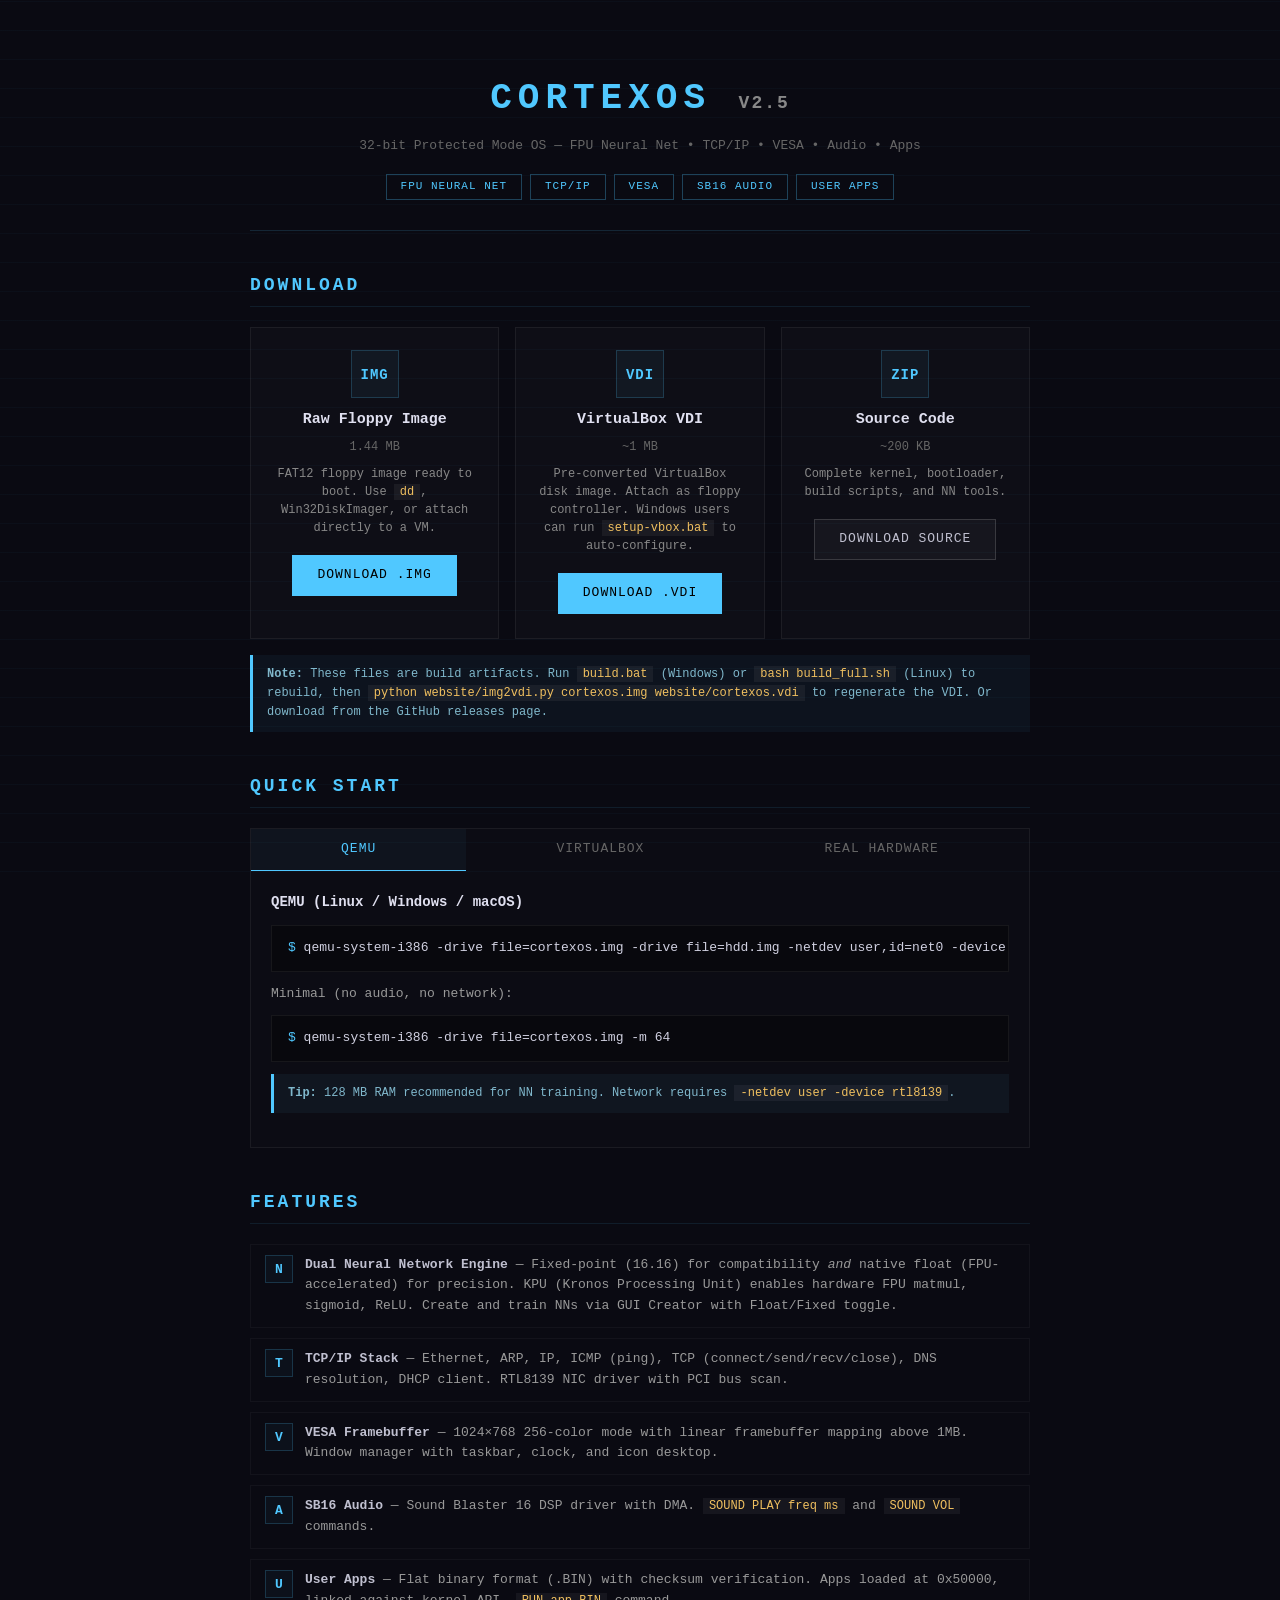
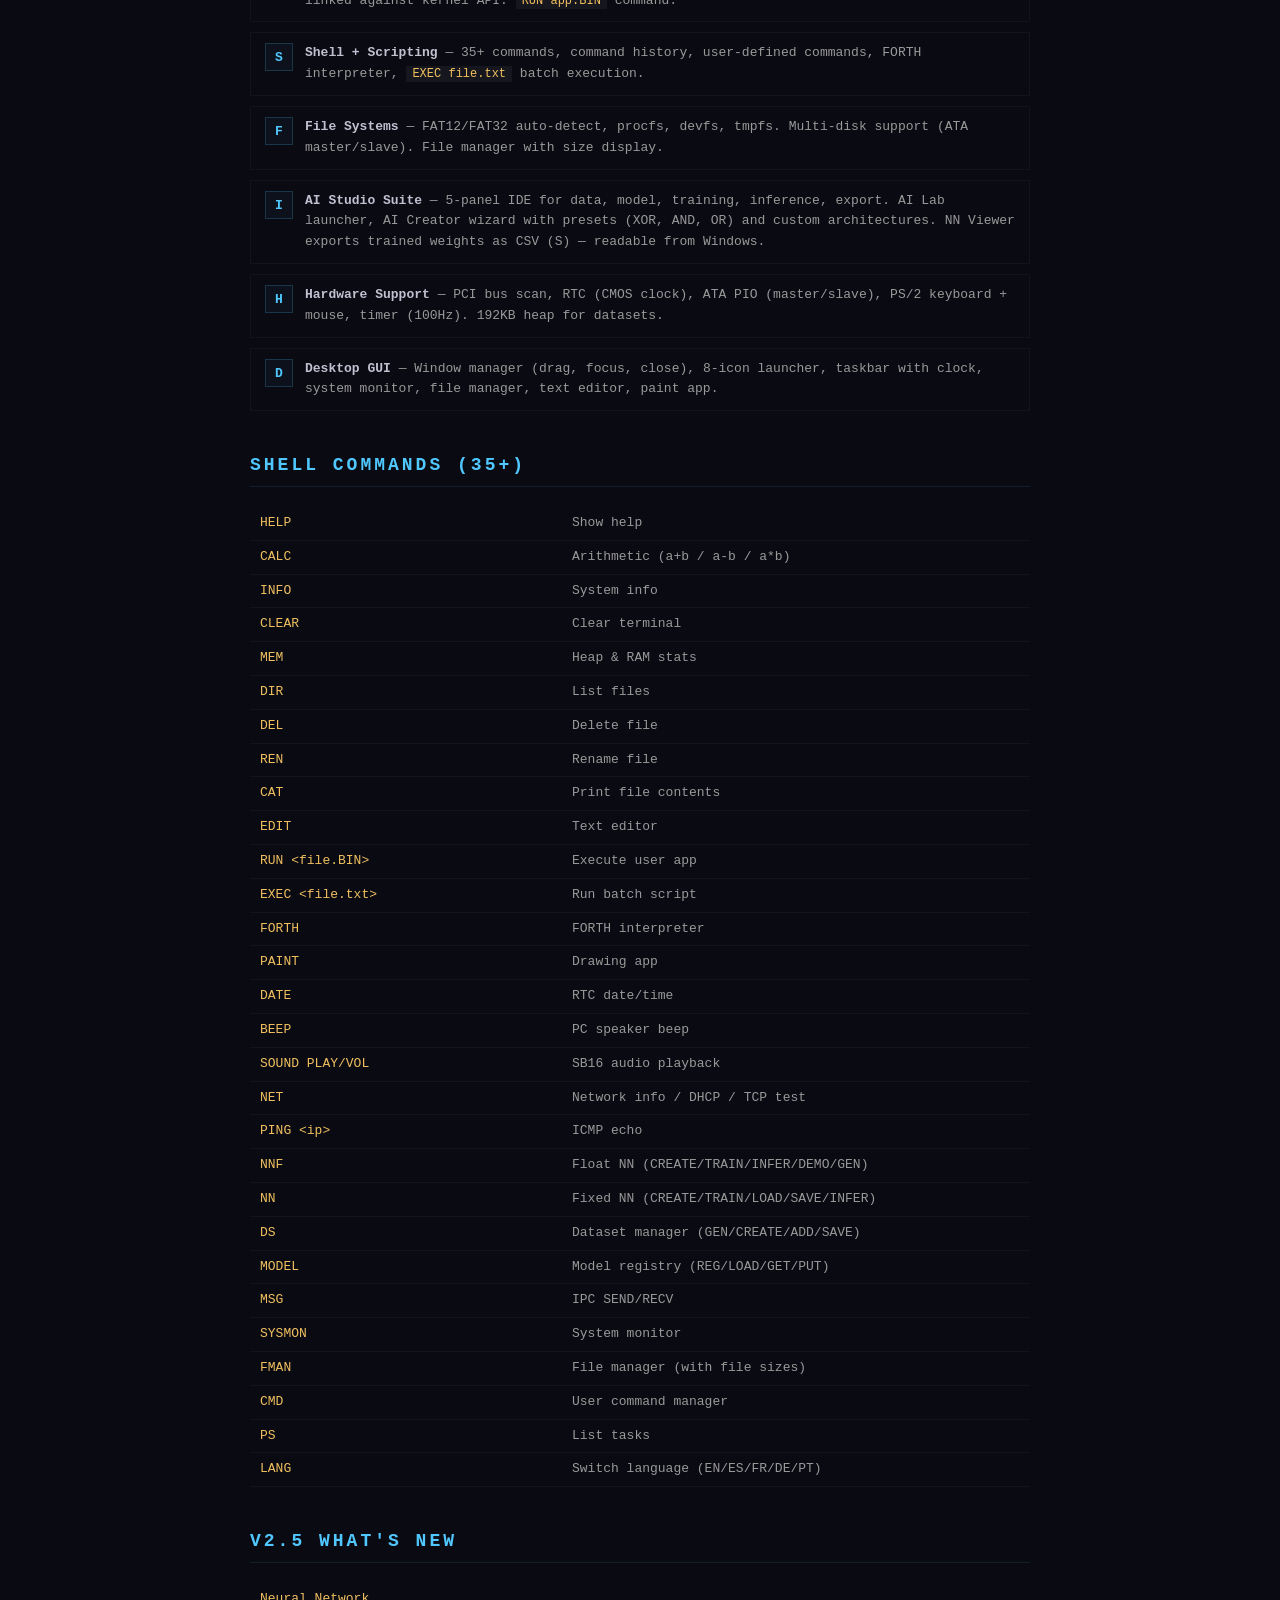
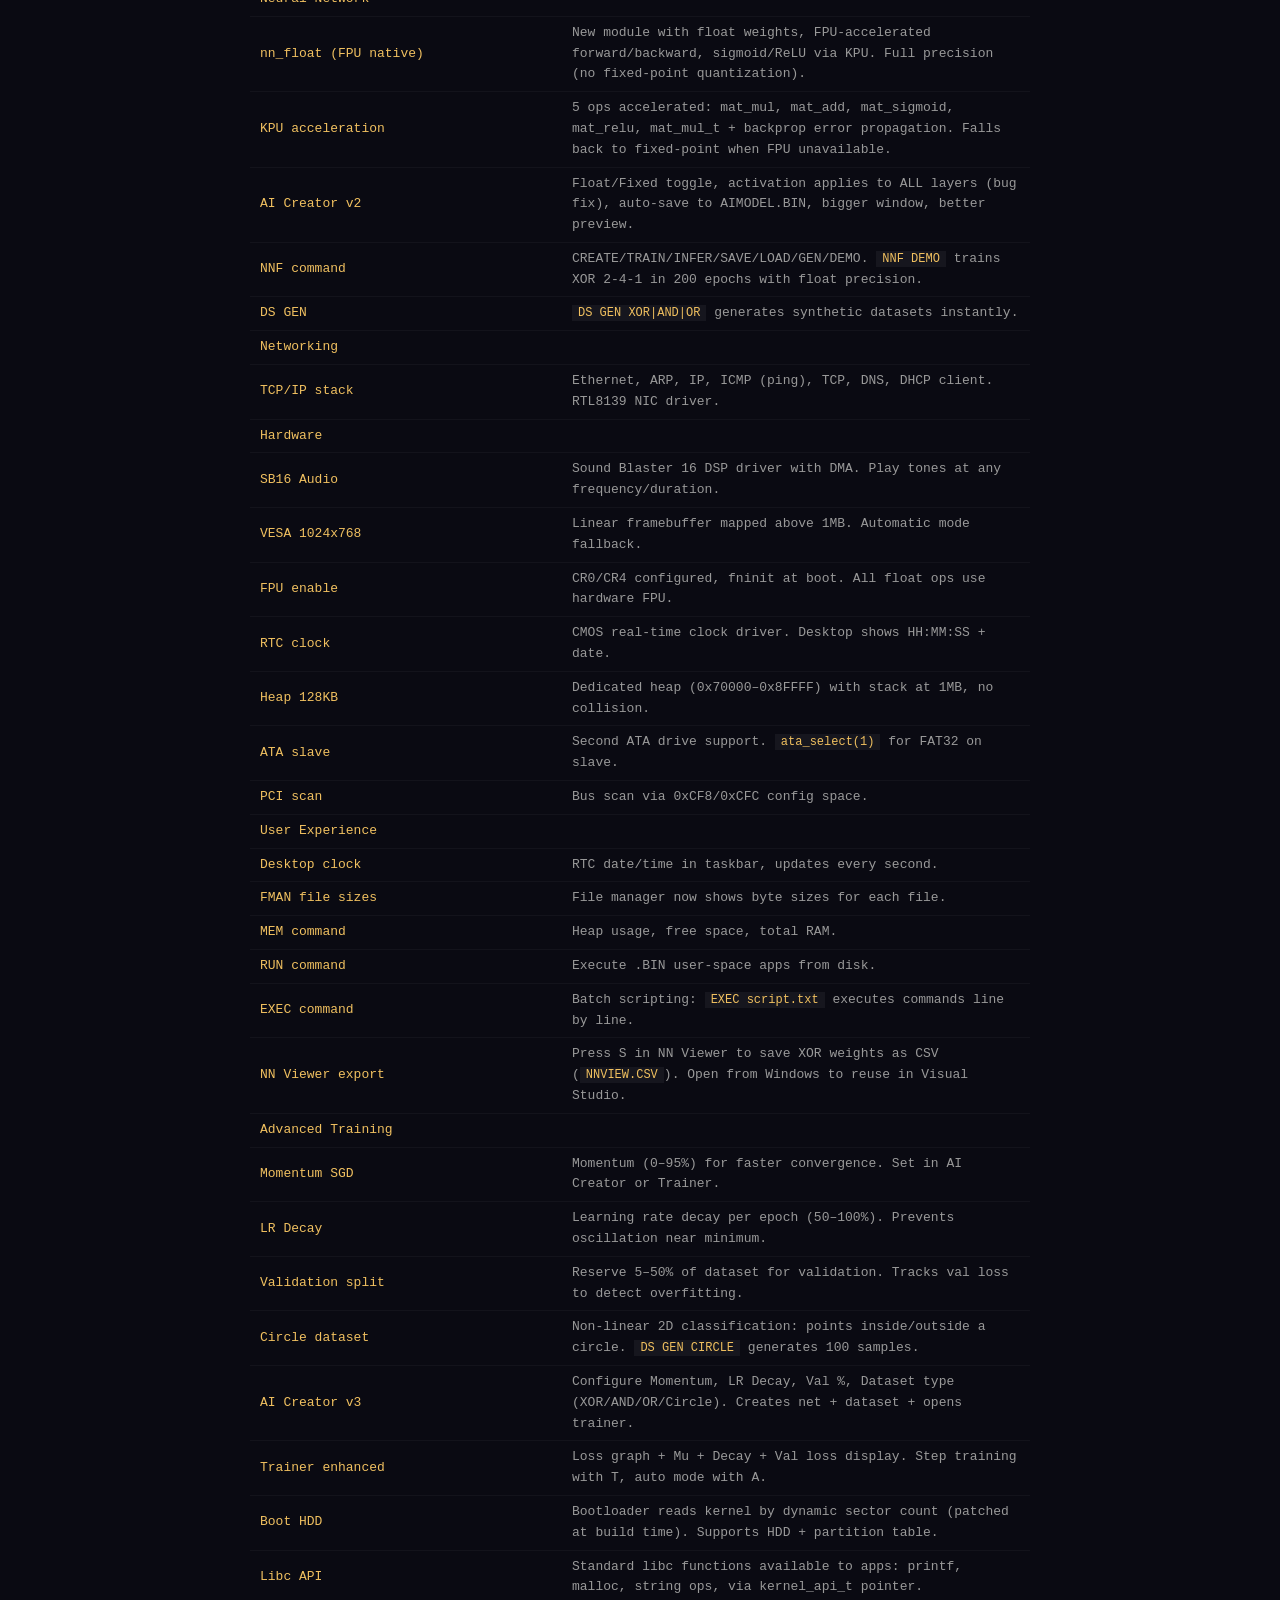
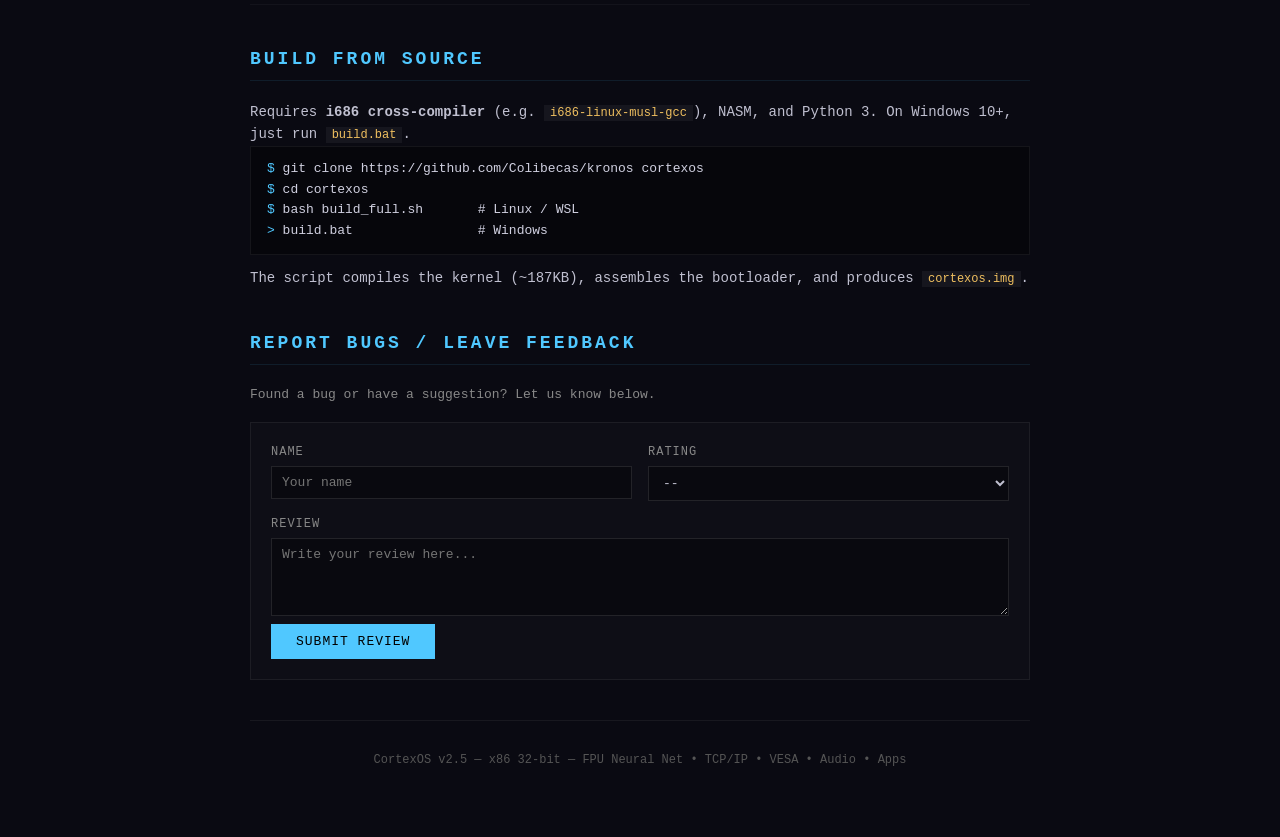
==== commit 38d4a203: "Improve login with user accounts, session, desktop logout" ====
--- a/kronos/website/index.html
+++ b/kronos/website/index.html
@@ -3,7 +3,7 @@
 <head>
 <meta charset="UTF-8">
 <meta name="viewport" content="width=device-width, initial-scale=1.0">
-<title>Kronos OS - Download</title>
+<title>CortexOS v2.5 - AI-Enhanced x86 OS</title>
 <link rel="stylesheet" href="style.css">
 </head>
 <body>
@@ -11,14 +11,15 @@
 <div class="container">
   <header>
     <div class="logo">
-      <h1>KRONOS <span class="v">v0.2</span></h1>
-      <p class="subtitle">32-bit Protected Mode OS &mdash; FAT12 &bull; x86 &bull; Event-driven &bull; Multitasking</p>
+      <h1>CORTEXOS <span class="v">v2.5</span></h1>
+      <p class="subtitle">32-bit Protected Mode OS &mdash; FPU Neural Net &bull; TCP/IP &bull; VESA &bull; Audio &bull; Apps</p>
     </div>
     <div class="badge-row">
-      <span class="badge">QEMU</span>
-      <span class="badge">VirtualBox</span>
-      <span class="badge">Floppy</span>
-      <span class="badge">FAT12</span>
+      <span class="badge">FPU Neural Net</span>
+      <span class="badge">TCP/IP</span>
+      <span class="badge">VESA</span>
+      <span class="badge">SB16 Audio</span>
+      <span class="badge">User Apps</span>
     </div>
   </header>
 
@@ -35,9 +36,9 @@
       <div class="card">
         <div class="card-icon">vdi</div>
         <h3>VirtualBox VDI</h3>
-        <p class="card-size">~2 MB</p>
-        <p class="card-desc">Pre-converted VirtualBox disk image. Attach as floppy or IDE slave.</p>
-        <a href="cortexos.vdi" class="btn" download>Download .vdi</a>
+        <p class="card-size">~1 MB</p>
+        <p class="card-desc">Pre-converted VirtualBox disk image. Attach as floppy controller. Windows users can run <code>setup-vbox.bat</code> to auto-configure.</p>
+        <a href="cortexos.vdi" class="btn btn-primary" download>Download .vdi</a>
       </div>
       <div class="card">
         <div class="card-icon">zip</div>
@@ -48,8 +49,9 @@
       </div>
     </div>
     <div class="tip" style="margin-top:16px">
-      <strong>Note:</strong> These files are build artifacts. Run <code>bash website/prepare_release.sh</code>
-      after <code>bash build_full.sh</code> to generate them. Or build from source using the GitHub repo.
+      <strong>Note:</strong> These files are build artifacts. Run <code>build.bat</code> (Windows) or
+      <code>bash build_full.sh</code> (Linux) to rebuild, then <code>python website/img2vdi.py cortexos.img website/cortexos.vdi</code>
+      to regenerate the VDI. Or download from the GitHub releases page.
     </div>
   </section>
 
@@ -65,11 +67,11 @@
 
       <div class="tab-content" id="tab-qemu-c">
         <h3>QEMU (Linux / Windows / macOS)</h3>
-        <pre class="code-block"><span class="prompt">$</span> qemu-system-i386 -fda cortexos.img -m 64</pre>
-        <p>Or with debug output to serial console:</p>
-        <pre class="code-block"><span class="prompt">$</span> qemu-system-i386 -fda cortexos.img -m 64 -serial stdio</pre>
+        <pre class="code-block"><span class="prompt">$</span> qemu-system-i386 -drive file=cortexos.img -drive file=hdd.img -netdev user,id=net0 -device rtl8139,netdev=net0 -vga std -m 128 -audiodev sdl,id=audio0 -soundhw sb16</pre>
+        <p>Minimal (no audio, no network):</p>
+        <pre class="code-block"><span class="prompt">$</span> qemu-system-i386 -drive file=cortexos.img -m 64</pre>
         <div class="tip">
-          <strong>Tip:</strong> QEMU's BIOS supports INT 13h extensions natively &mdash; the bootloader uses LBA by default.
+          <strong>Tip:</strong> 128 MB RAM recommended for NN training. Network requires <code>-netdev user -device rtl8139</code>.
         </div>
       </div>
 
@@ -108,129 +110,141 @@
     <h2>Features</h2>
     <div class="feature-grid">
       <div class="feature">
+        <span class="feature-icon">N</span>
+        <div><strong>Dual Neural Network Engine</strong> &mdash; Fixed-point (16.16) for compatibility <em>and</em> native float (FPU-accelerated) for precision. KPU (Kronos Processing Unit) enables hardware FPU matmul, sigmoid, ReLU. Create and train NNs via GUI Creator with Float/Fixed toggle.</div>
+      </div>
+      <div class="feature">
         <span class="feature-icon">T</span>
-        <div><strong>Terminal</strong> with command history, calculator, file management, and IPC messaging.</div>
-      </div>
-      <div class="feature">
-        <span class="feature-icon">E</span>
-        <div><strong>Text Editor</strong> &mdash; full-screen editor with save/load (Ctrl+S, Ctrl+O, Ctrl+Q).</div>
-      </div>
-      <div class="feature">
-        <span class="feature-icon">P</span>
-        <div><strong>Paint</strong> &mdash; simple drawing app with 15 colors and variable brush size.</div>
+        <div><strong>TCP/IP Stack</strong> &mdash; Ethernet, ARP, IP, ICMP (ping), TCP (connect/send/recv/close), DNS resolution, DHCP client. RTL8139 NIC driver with PCI bus scan.</div>
+      </div>
+      <div class="feature">
+        <span class="feature-icon">V</span>
+        <div><strong>VESA Framebuffer</strong> &mdash; 1024&times;768 256-color mode with linear framebuffer mapping above 1MB. Window manager with taskbar, clock, and icon desktop.</div>
+      </div>
+      <div class="feature">
+        <span class="feature-icon">A</span>
+        <div><strong>SB16 Audio</strong> &mdash; Sound Blaster 16 DSP driver with DMA. <code>SOUND PLAY freq ms</code> and <code>SOUND VOL</code> commands.</div>
+      </div>
+      <div class="feature">
+        <span class="feature-icon">U</span>
+        <div><strong>User Apps</strong> &mdash; Flat binary format (.BIN) with checksum verification. Apps loaded at 0x50000, linked against kernel API. <code>RUN app.BIN</code> command.</div>
+      </div>
+      <div class="feature">
+        <span class="feature-icon">S</span>
+        <div><strong>Shell + Scripting</strong> &mdash; 35+ commands, command history, user-defined commands, FORTH interpreter, <code>EXEC file.txt</code> batch execution.</div>
       </div>
       <div class="feature">
         <span class="feature-icon">F</span>
-        <div><strong>FORTH Interpreter</strong> &mdash; stack-based REPL with arithmetic and stack ops.</div>
-      </div>
-      <div class="feature">
-        <span class="feature-icon">N</span>
-        <div><strong>Neural Network</strong> &mdash; create, train, save, and run inference on multi-layer perceptrons.</div>
+        <div><strong>File Systems</strong> &mdash; FAT12/FAT32 auto-detect, procfs, devfs, tmpfs. Multi-disk support (ATA master/slave). File manager with size display.</div>
+      </div>
+      <div class="feature">
+        <span class="feature-icon">I</span>
+        <div><strong>AI Studio Suite</strong> &mdash; 5-panel IDE for data, model, training, inference, export. AI Lab launcher, AI Creator wizard with presets (XOR, AND, OR) and custom architectures. NN Viewer exports trained weights as CSV (<kbd>S</kbd>) &mdash; readable from Windows.</div>
+      </div>
+      <div class="feature">
+        <span class="feature-icon">H</span>
+        <div><strong>Hardware Support</strong> &mdash; PCI bus scan, RTC (CMOS clock), ATA PIO (master/slave), PS/2 keyboard + mouse, timer (100Hz). 192KB heap for datasets.</div>
       </div>
       <div class="feature">
         <span class="feature-icon">D</span>
-        <div><strong>Dataset Manager</strong> &mdash; build and manage training datasets with import/export.</div>
-      </div>
-      <div class="feature">
-        <span class="feature-icon">I</span>
-        <div><strong>IPC</strong> &mdash; inter-process communication between running tasks.</div>
-      </div>
-      <div class="feature">
-        <span class="feature-icon">L</span>
-        <div><strong>Multi-language UI</strong> &mdash; switch between EN, ES, FR, DE, PT with <code>LANG</code> command.</div>
-      </div>
-      <div class="feature">
-        <span class="feature-icon">a</span>
-        <div><strong>Lowercase + Accents</strong> &mdash; full a-z font support, dead-key accents (<code>'</code>+vowel = <code>&aacute;&eacute;&iacute;&oacute;&uacute;&ntilde;&uuml;</code>).</div>
-      </div>
-      <div class="feature">
-        <span class="feature-icon">M</span>
-        <div><strong>System Monitor</strong> &mdash; real-time CPU task info, memory stats, and uptime display.</div>
-      </div>
-      <div class="feature">
-        <span class="feature-icon">F</span>
-        <div><strong>File Manager</strong> &mdash; browse, open, and delete files from the desktop.</div>
-      </div>
-      <div class="feature">
-        <span class="feature-icon">U</span>
-        <div><strong>User Accounts</strong> &mdash; multi-user login with <code>USER</code>, <code>LOGIN</code>, <code>LOGOUT</code>, <code>UNLOCK</code>.</div>
-      </div>
-      <div class="feature">
-        <span class="feature-icon">C</span>
-        <div><strong>User Commands</strong> &mdash; define custom shell commands with <code>UCMD</code> saved to disk.</div>
+        <div><strong>Desktop GUI</strong> &mdash; Window manager (drag, focus, close), 8-icon launcher, taskbar with clock, system monitor, file manager, text editor, paint app.</div>
       </div>
     </div>
   </section>
 
   <section class="section" id="commands">
-    <h2>Shell Commands</h2>
+    <h2>Shell Commands (35+)</h2>
     <div class="cmd-table-wrap">
       <table class="cmd-table">
-        <tr><td>HELP</td><td>Show this help</td></tr>
-        <tr><td>CALC a+b</td><td>Basic arithmetic</td></tr>
-        <tr><td>INFO</td><td>System information</td></tr>
-        <tr><td>CLEAR</td><td>Clear terminal output</td></tr>
-        <tr><td>DIR</td><td>List files on disk (cached in RAM)</td></tr>
-        <tr><td>DEL file</td><td>Delete a file</td></tr>
-        <tr><td>REN old new</td><td>Rename a file</td></tr>
-        <tr><td>EDIT file</td><td>Open text editor</td></tr>
-        <tr><td>FORTH</td><td>Start FORTH interpreter</td></tr>
-        <tr><td>PAINT</td><td>Open drawing app</td></tr>
-        <tr><td>MONITOR</td><td>Open system monitor</td></tr>
-        <tr><td>FMAN [path]</td><td>Open file manager</td></tr>
-        <tr><td>NEURAL</td><td>NN training monitor</td></tr>
-        <tr><td>NN ...</td><td>Neural network commands</td></tr>
-        <tr><td>DS ...</td><td>Dataset manager</td></tr>
-        <tr><td>MSG SEND/RECV</td><td>IPC messaging</td></tr>
-        <tr><td>MODEL ...</td><td>Model registry</td></tr>
+        <tr><td>HELP</td><td>Show help</td></tr>
+        <tr><td>CALC</td><td>Arithmetic (a+b / a-b / a*b)</td></tr>
+        <tr><td>INFO</td><td>System info</td></tr>
+        <tr><td>CLEAR</td><td>Clear terminal</td></tr>
+        <tr><td>MEM</td><td>Heap &amp; RAM stats</td></tr>
+        <tr><td>DIR</td><td>List files</td></tr>
+        <tr><td>DEL</td><td>Delete file</td></tr>
+        <tr><td>REN</td><td>Rename file</td></tr>
+        <tr><td>CAT</td><td>Print file contents</td></tr>
+        <tr><td>EDIT</td><td>Text editor</td></tr>
+        <tr><td>RUN &lt;file.BIN&gt;</td><td>Execute user app</td></tr>
+        <tr><td>EXEC &lt;file.txt&gt;</td><td>Run batch script</td></tr>
+        <tr><td>FORTH</td><td>FORTH interpreter</td></tr>
+        <tr><td>PAINT</td><td>Drawing app</td></tr>
+        <tr><td>DATE</td><td>RTC date/time</td></tr>
+        <tr><td>BEEP</td><td>PC speaker beep</td></tr>
+        <tr><td>SOUND PLAY/VOL</td><td>SB16 audio playback</td></tr>
+        <tr><td>NET</td><td>Network info / DHCP / TCP test</td></tr>
+        <tr><td>PING &lt;ip&gt;</td><td>ICMP echo</td></tr>
+        <tr><td>NNF</td><td>Float NN (CREATE/TRAIN/INFER/DEMO/GEN)</td></tr>
+        <tr><td>NN</td><td>Fixed NN (CREATE/TRAIN/LOAD/SAVE/INFER)</td></tr>
+        <tr><td>DS</td><td>Dataset manager (GEN/CREATE/ADD/SAVE)</td></tr>
+        <tr><td>MODEL</td><td>Model registry (REG/LOAD/GET/PUT)</td></tr>
+        <tr><td>MSG</td><td>IPC SEND/RECV</td></tr>
+        <tr><td>SYSMON</td><td>System monitor</td></tr>
+        <tr><td>FMAN</td><td>File manager (with file sizes)</td></tr>
+        <tr><td>CMD</td><td>User command manager</td></tr>
         <tr><td>PS</td><td>List tasks</td></tr>
-        <tr><td>LANG ES</td><td>Switch language (EN/ES/FR/DE/PT)</td></tr>
-        <tr><td>USER name</td><td>Create a user account</td></tr>
-        <tr><td>LOGIN name</td><td>Login as a user</td></tr>
-        <tr><td>LOGOUT</td><td>Logout current user</td></tr>
-        <tr><td>UNLOCK pass</td><td>Unlock locked session</td></tr>
-        <tr><td>UCMD ADD name action</td><td>Add custom shell command</td></tr>
-        <tr><td>UCMD DEL name</td><td>Delete custom command</td></tr>
-        <tr><td>UCMD SAVE/LOAD</td><td>Persist/restore custom commands</td></tr>
+        <tr><td>LANG</td><td>Switch language (EN/ES/FR/DE/PT)</td></tr>
       </table>
     </div>
   </section>
 
   <section class="section" id="changelog">
-    <h2>v0.2 Changelog</h2>
+    <h2>v2.5 What's New</h2>
     <div class="cmd-table-wrap">
       <table class="cmd-table">
-        <tr><td>Event-driven architecture</td><td>ISRs push events to lock-free queue; main loop pops and dispatches. No more UI calls from interrupt context.</td></tr>
-        <tr><td>Stack canary</td><td>0xDEADC0DE guard words at both ends of every task stack, verified on task switch.</td></tr>
-        <tr><td>Keyboard ISR min&iacute;ma</td><td>IRQ33 only pushes raw scancode; decoding (shift, ctrl, accents) moved to <code>kb_process()</code>.</td></tr>
-        <tr><td>FS directory cache</td><td>Root directory cached in RAM (224 entries). <code>DIR</code> and file lookups scan memory, not disk.</td></tr>
-        <tr><td>FAT lazy sync</td><td><code>fat_dirty</code> flag avoids redundant disk writes when FAT hasn&rsquo;t changed.</td></tr>
-        <tr><td>Z-order windows</td><td>Separate z-order array decouples visual stacking from window array index.</td></tr>
-        <tr><td>HLT optimization</td><td>Main loop halts CPU when only idle task runs (no busy-wait in scheduler).</td></tr>
-        <tr><td>Password on disk</td><td>System password read from <code>PASS.SYS</code> instead of hardcoded string.</td></tr>
-        <tr><td>Dynamic shell output</td><td>Terminal buffer expanded to 32&times;48; scrolls dynamically based on window height.</td></tr>
-        <tr><td>Dirty flags</td><td>Desktop, windows, system monitor, and file manager skip redraw when nothing changed.</td></tr>
-        <tr><td>Atomic mouse reads</td><td><code>cli/sti</code> guards around mouse position reads in click/drag handlers.</td></tr>
-        <tr><td>Source reorganization</td><td>Files organized into <code>core/</code>, <code>drivers/</code>, <code>ui/</code>, <code>ml/</code>, <code>apps/</code> subdirectories.</td></tr>
+        <tr><td class="h">Neural Network</td><td></td></tr>
+        <tr><td>nn_float (FPU native)</td><td>New module with float weights, FPU-accelerated forward/backward, sigmoid/ReLU via KPU. Full precision (no fixed-point quantization).</td></tr>
+        <tr><td>KPU acceleration</td><td>5 ops accelerated: mat_mul, mat_add, mat_sigmoid, mat_relu, mat_mul_t + backprop error propagation. Falls back to fixed-point when FPU unavailable.</td></tr>
+        <tr><td>AI Creator v2</td><td>Float/Fixed toggle, activation applies to ALL layers (bug fix), auto-save to AIMODEL.BIN, bigger window, better preview.</td></tr>
+        <tr><td>NNF command</td><td>CREATE/TRAIN/INFER/SAVE/LOAD/GEN/DEMO. <code>NNF DEMO</code> trains XOR 2-4-1 in 200 epochs with float precision.</td></tr>
+        <tr><td>DS GEN</td><td><code>DS GEN XOR|AND|OR</code> generates synthetic datasets instantly.</td></tr>
+        <tr><td class="h">Networking</td><td></td></tr>
+        <tr><td>TCP/IP stack</td><td>Ethernet, ARP, IP, ICMP (ping), TCP, DNS, DHCP client. RTL8139 NIC driver.</td></tr>
+        <tr><td class="h">Hardware</td><td></td></tr>
+        <tr><td>SB16 Audio</td><td>Sound Blaster 16 DSP driver with DMA. Play tones at any frequency/duration.</td></tr>
+        <tr><td>VESA 1024x768</td><td>Linear framebuffer mapped above 1MB. Automatic mode fallback.</td></tr>
+        <tr><td>FPU enable</td><td>CR0/CR4 configured, fninit at boot. All float ops use hardware FPU.</td></tr>
+        <tr><td>RTC clock</td><td>CMOS real-time clock driver. Desktop shows HH:MM:SS + date.</td></tr>
+        <tr><td>Heap 128KB</td><td>Dedicated heap (0x70000&ndash;0x8FFFF) with stack at 1MB, no collision.</td></tr>
+        <tr><td>ATA slave</td><td>Second ATA drive support. <code>ata_select(1)</code> for FAT32 on slave.</td></tr>
+        <tr><td>PCI scan</td><td>Bus scan via 0xCF8/0xCFC config space.</td></tr>
+        <tr><td class="h">User Experience</td><td></td></tr>
+        <tr><td>Desktop clock</td><td>RTC date/time in taskbar, updates every second.</td></tr>
+        <tr><td>FMAN file sizes</td><td>File manager now shows byte sizes for each file.</td></tr>
+        <tr><td>MEM command</td><td>Heap usage, free space, total RAM.</td></tr>
+        <tr><td>RUN command</td><td>Execute .BIN user-space apps from disk.</td></tr>
+        <tr><td>EXEC command</td><td>Batch scripting: <code>EXEC script.txt</code> executes commands line by line.</td></tr>
+        <tr><td>NN Viewer export</td><td>Press <kbd>S</kbd> in NN Viewer to save XOR weights as CSV (<code>NNVIEW.CSV</code>). Open from Windows to reuse in Visual Studio.</td></tr>
+        <tr><td class="h">Advanced Training</td><td></td></tr>
+        <tr><td>Momentum SGD</td><td>Momentum (0–95%) for faster convergence. Set in AI Creator or Trainer.</td></tr>
+        <tr><td>LR Decay</td><td>Learning rate decay per epoch (50–100%). Prevents oscillation near minimum.</td></tr>
+        <tr><td>Validation split</td><td>Reserve 5–50% of dataset for validation. Tracks val loss to detect overfitting.</td></tr>
+        <tr><td>Circle dataset</td><td>Non-linear 2D classification: points inside/outside a circle. <code>DS GEN CIRCLE</code> generates 100 samples.</td></tr>
+        <tr><td>AI Creator v3</td><td>Configure Momentum, LR Decay, Val %, Dataset type (XOR/AND/OR/Circle). Creates net + dataset + opens trainer.</td></tr>
+        <tr><td>Trainer enhanced</td><td>Loss graph + Mu + Decay + Val loss display. Step training with <kbd>T</kbd>, auto mode with <kbd>A</kbd>.</td></tr>
+        <tr><td>Boot HDD</td><td>Bootloader reads kernel by dynamic sector count (patched at build time). Supports HDD + partition table.</td></tr>
+        <tr><td>Libc API</td><td>Standard libc functions available to apps: printf, malloc, string ops, via kernel_api_t pointer.</td></tr>
       </table>
     </div>
   </section>
 
   <section class="section" id="build">
     <h2>Build from Source</h2>
-    <p>Requires a cross-compiler (<code>i686-linux-musl-gcc</code>), NASM, Python 3, and Linux/WSL.</p>
-    <pre class="code-block"><span class="prompt">$</span> git clone &lt;repo-url&gt; kronos
-<span class="prompt">$</span> cd kronos
-<span class="prompt">$</span> bash build_full.sh</pre>
-    <p>The script compiles the kernel, assembles the bootloader, and produces <code>cortexos.img</code>.</p>
+    <p>Requires <strong>i686 cross-compiler</strong> (e.g. <code>i686-linux-musl-gcc</code>), NASM, and Python 3. On Windows 10+, just run <code>build.bat</code>.</p>
+    <pre class="code-block"><span class="prompt">$</span> git clone https://github.com/Colibecas/kronos cortexos
+<span class="prompt">$</span> cd cortexos
+<span class="prompt">$</span> bash build_full.sh       # Linux / WSL
+<span class="prompt">&gt;</span> build.bat                # Windows</pre>
+    <p>The script compiles the kernel (~187KB), assembles the bootloader, and produces <code>cortexos.img</code>.</p>
   </section>
 
   <section class="section" id="reviews">
     <h2>Report Bugs / Leave Feedback</h2>
     <p style="color:#888;font-size:13px;margin-bottom:16px;">Found a bug or have a suggestion? Let us know below.</p>
 
-    <form id="review-form" class="review-form" action="https://api.web3forms.com/submit" method="POST" target="review-iframe" onsubmit="showThanks()">
-      <input type="hidden" name="access_key" value="837dbd7f-bce4-4cdf-ac93-8aff250476c8">
+    <form id="review-form" class="review-form" onsubmit="submitReview(event)">
+      <input type="hidden" name="access_key" id="ak" value="837dbd7f-bce4-4cdf-ac93-8aff250476c8">
       <input type="hidden" name="subject" value="New KronOS Review">
 
       <div class="form-row">
@@ -254,21 +268,37 @@
         <label for="message">Review</label>
         <textarea name="message" id="message" rows="4" placeholder="Write your review here..." required></textarea>
       </div>
-      <button type="submit" class="btn btn-primary">Submit Review</button>
+      <button type="submit" class="btn btn-primary" id="submit-btn">Submit Review</button>
       <div id="review-thanks" style="display:none;color:#50c8ff;font-size:14px;margin-top:12px;">Thanks! Your review was sent.</div>
+      <div id="review-error" style="display:none;color:#f44;font-size:14px;margin-top:12px;">Error sending review. Try again later.</div>
     </form>
-    <iframe name="review-iframe" style="display:none"></iframe>
   </section>
 
   <footer>
-    <p>KronOS v0.2 &mdash; x86 32-bit Protected Mode OS</p>
+    <p>CortexOS v2.5 &mdash; x86 32-bit &mdash; FPU Neural Net &bull; TCP/IP &bull; VESA &bull; Audio &bull; Apps</p>
   </footer>
 </div>
 
 <script>
-function showThanks() {
-  document.getElementById('review-thanks').style.display = 'block';
-  document.getElementById('review-form').reset();
+async function submitReview(e) {
+  e.preventDefault();
+  var btn = document.getElementById('submit-btn');
+  btn.disabled = true; btn.textContent = 'Sending...';
+  var data = new FormData(document.getElementById('review-form'));
+  try {
+    var r = await fetch('https://api.web3forms.com/submit', { method:'POST', body:data });
+    var j = await r.json();
+    if (j.success) {
+      document.getElementById('review-thanks').style.display = 'block';
+      document.getElementById('review-error').style.display = 'none';
+      document.getElementById('review-form').reset();
+    } else {
+      document.getElementById('review-error').style.display = 'block';
+    }
+  } catch(e) {
+    document.getElementById('review-error').style.display = 'block';
+  }
+  btn.disabled = false; btn.textContent = 'Submit Review';
 }
 </script>
 </body>
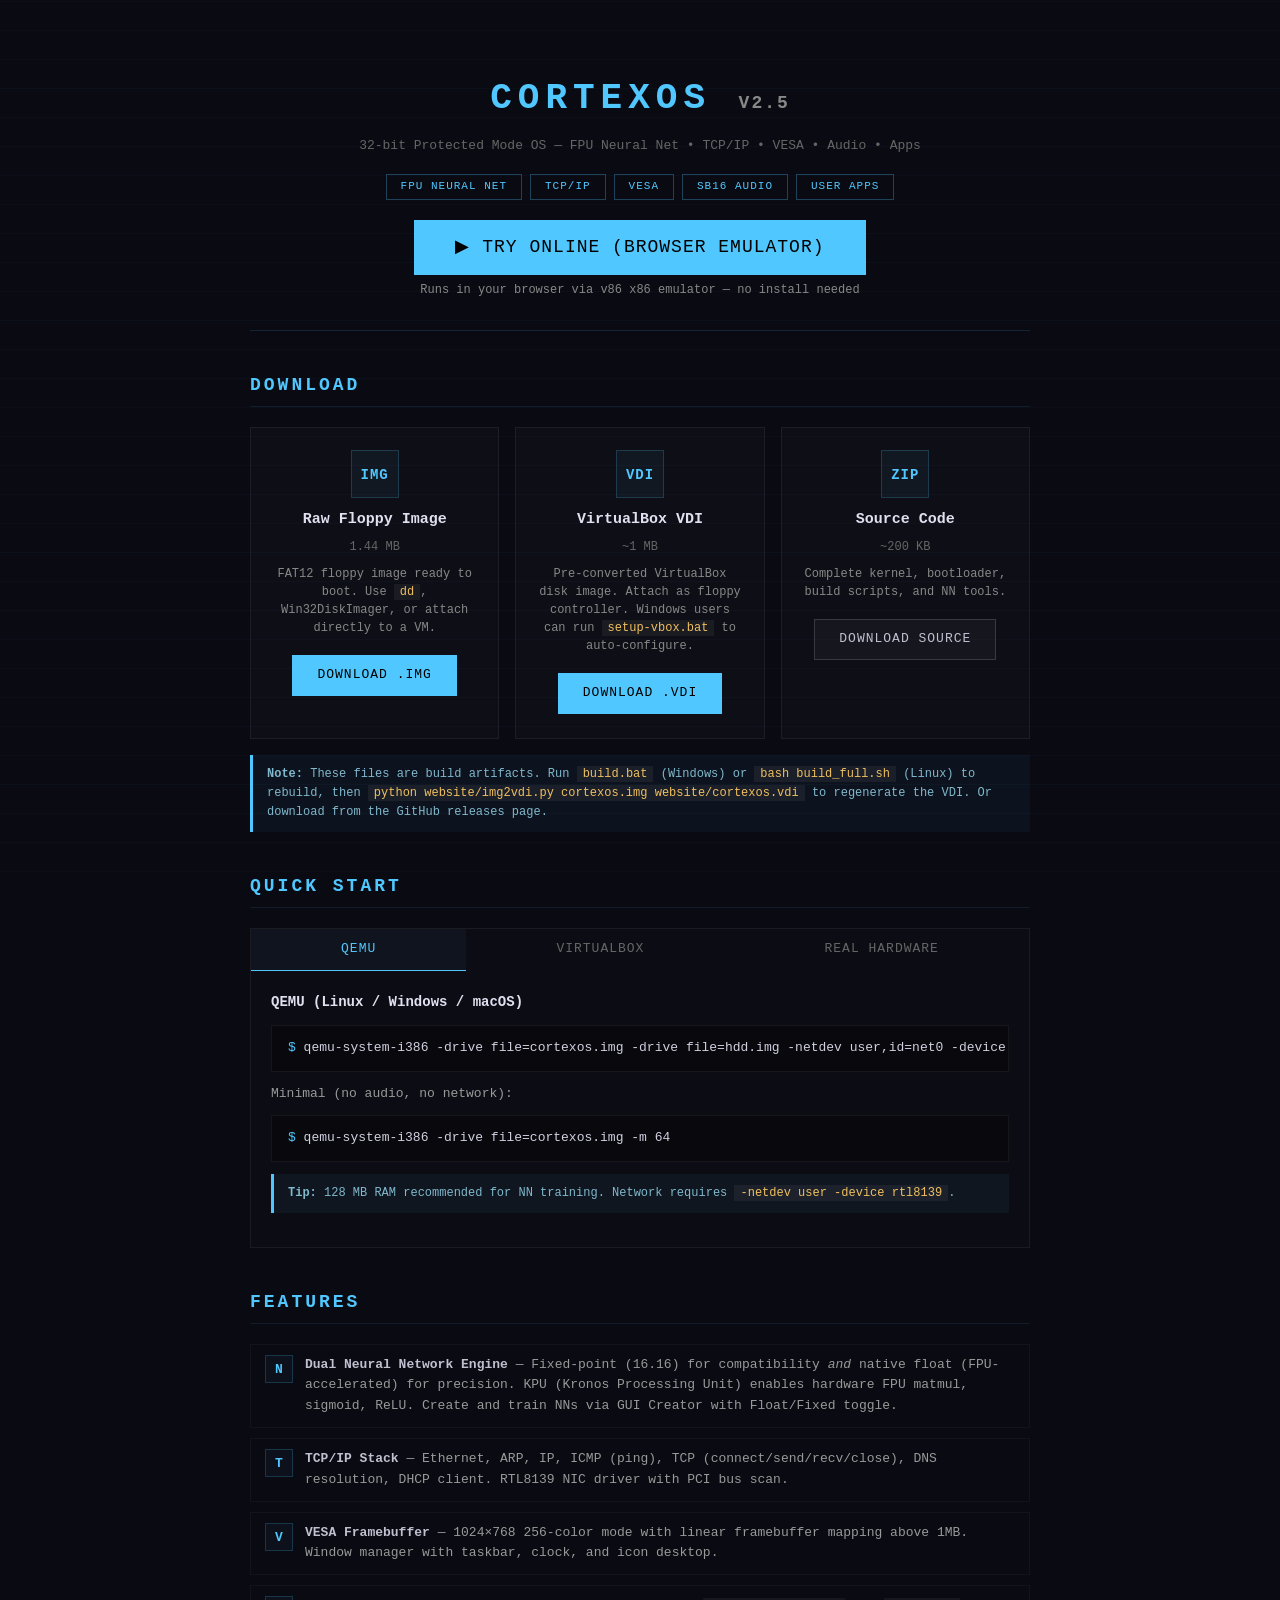
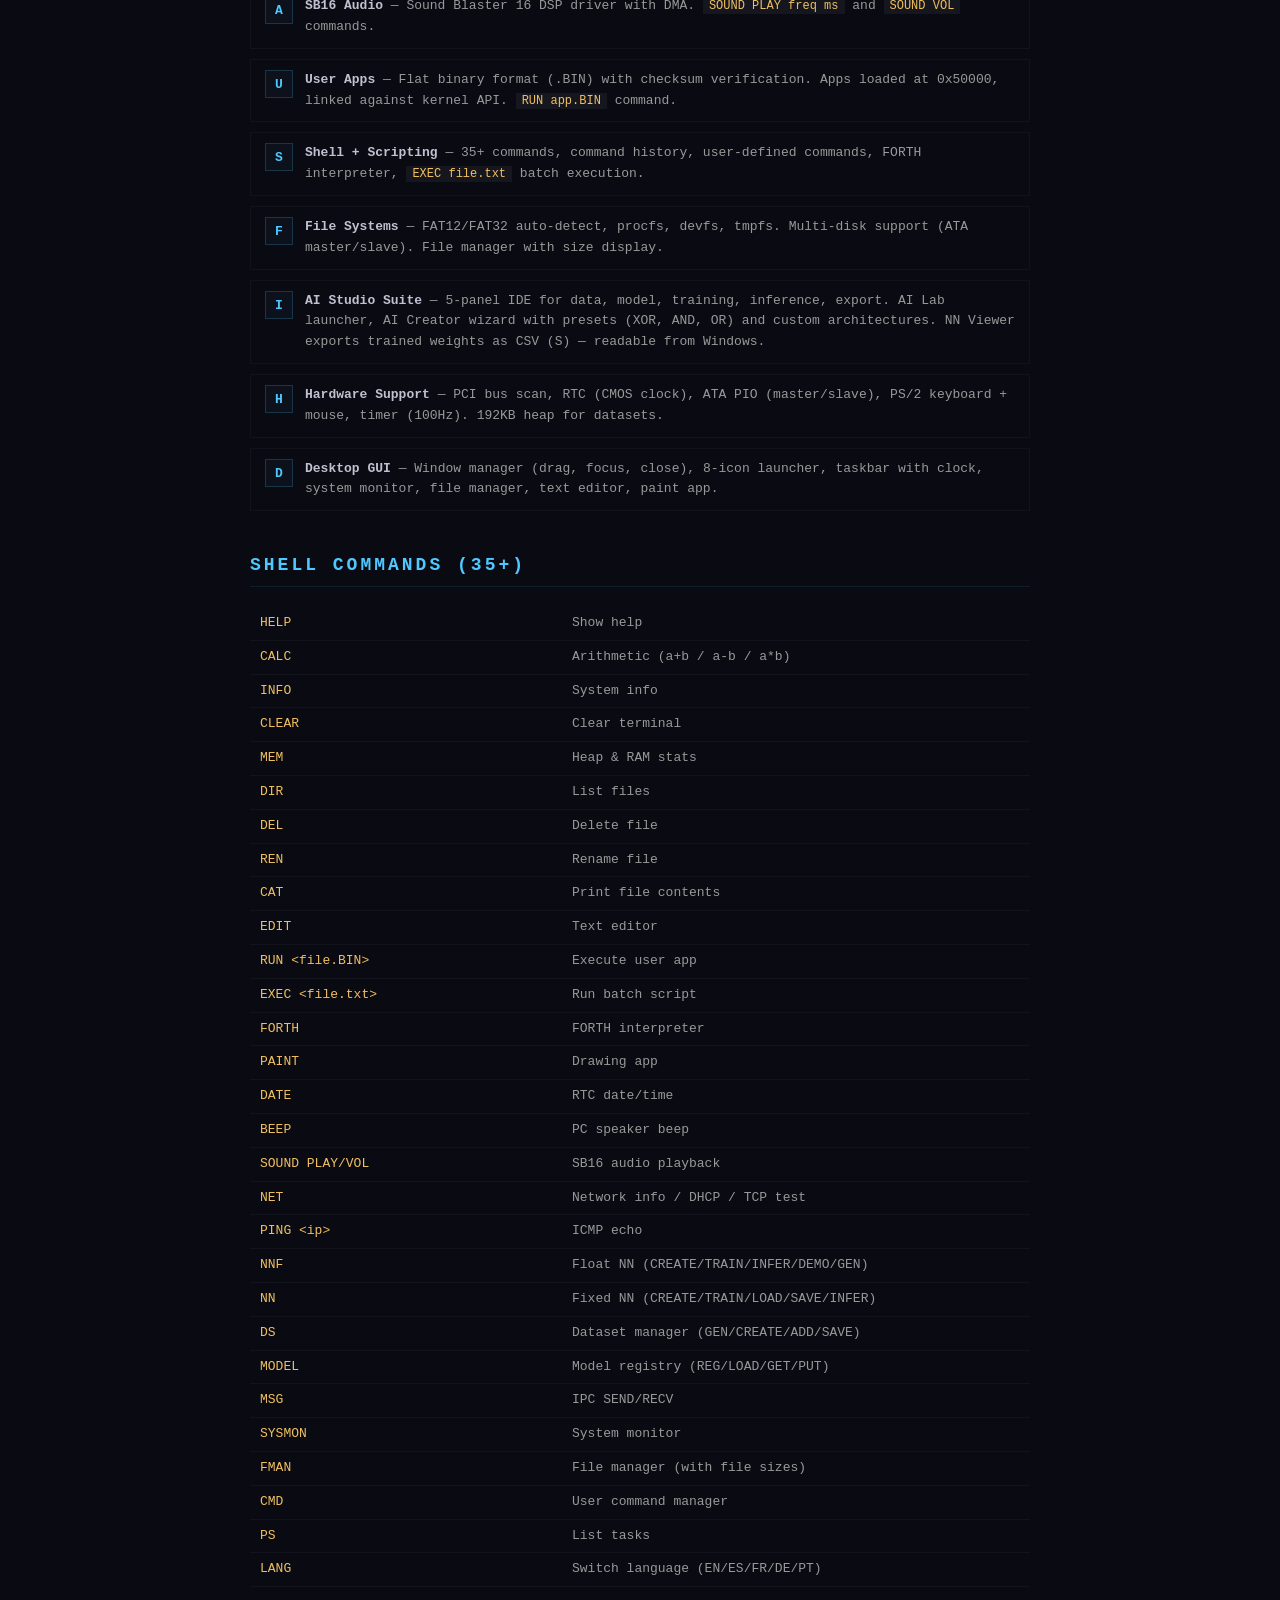
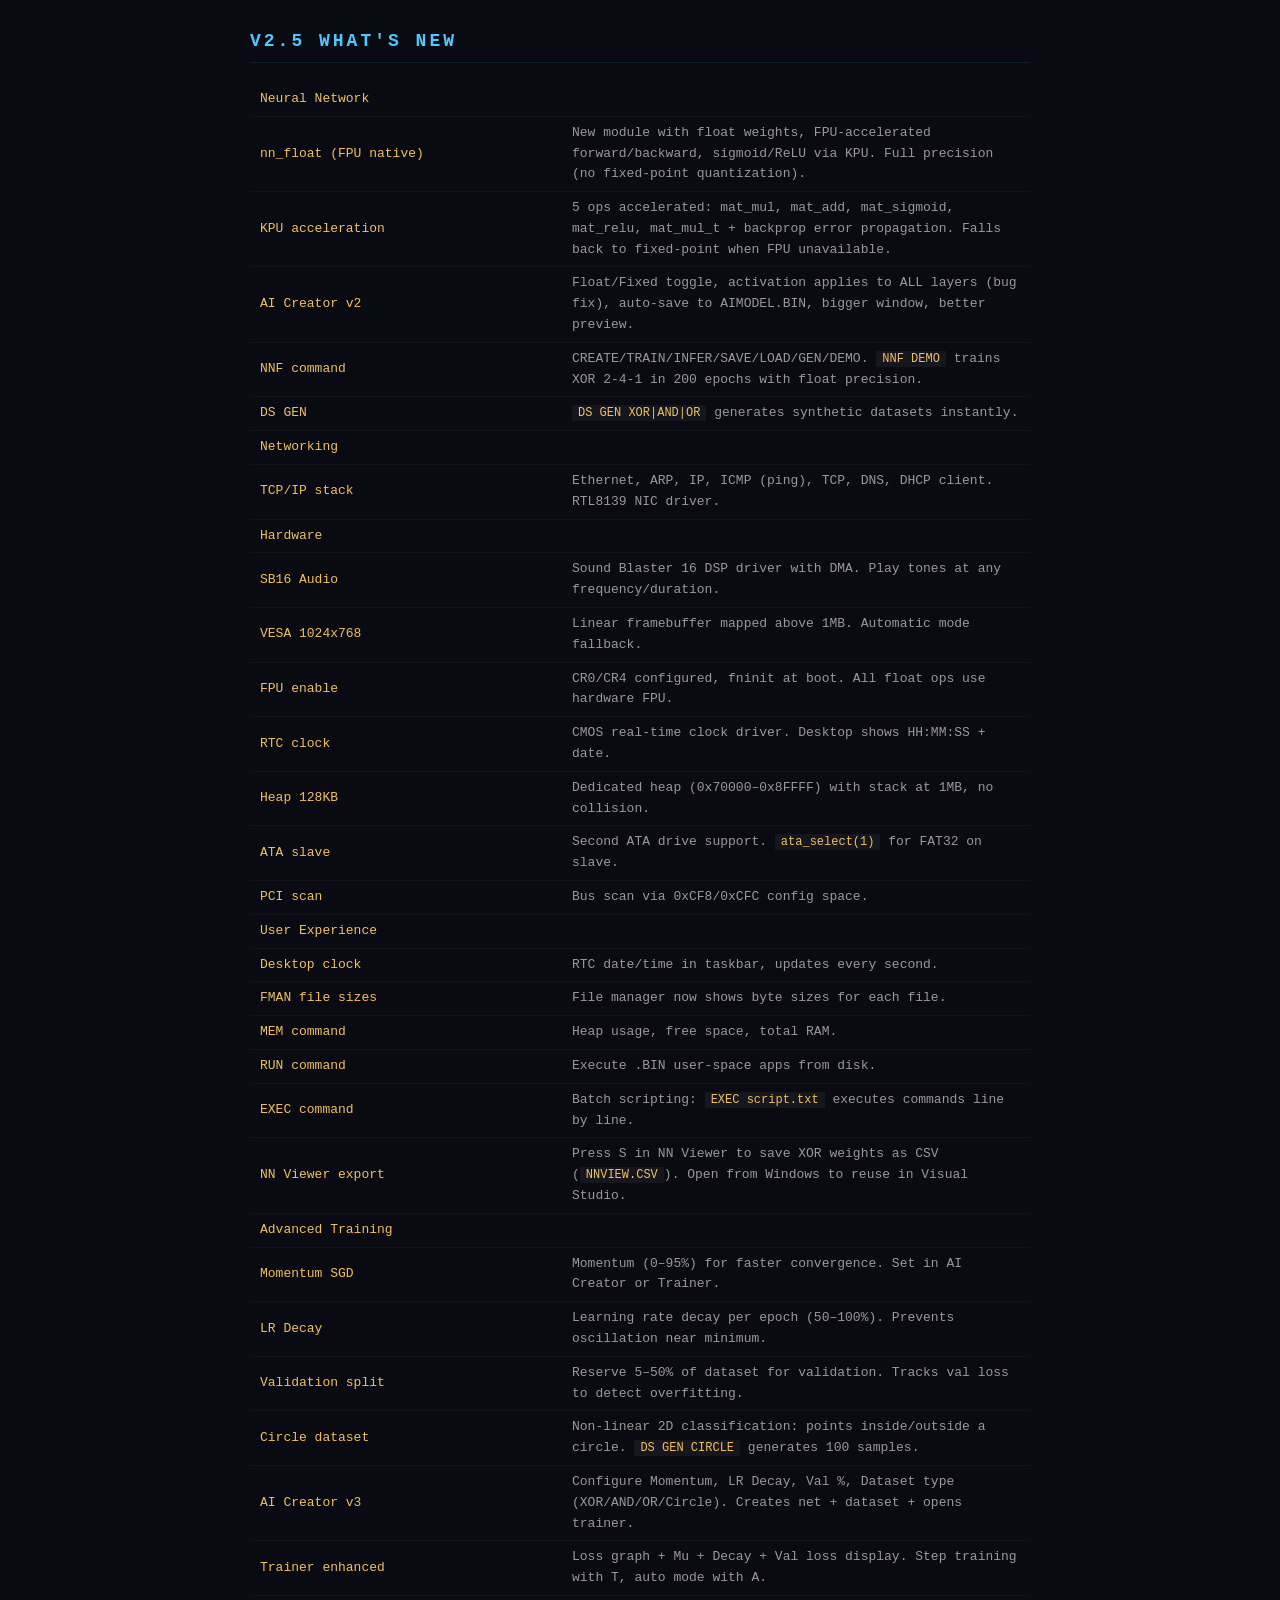
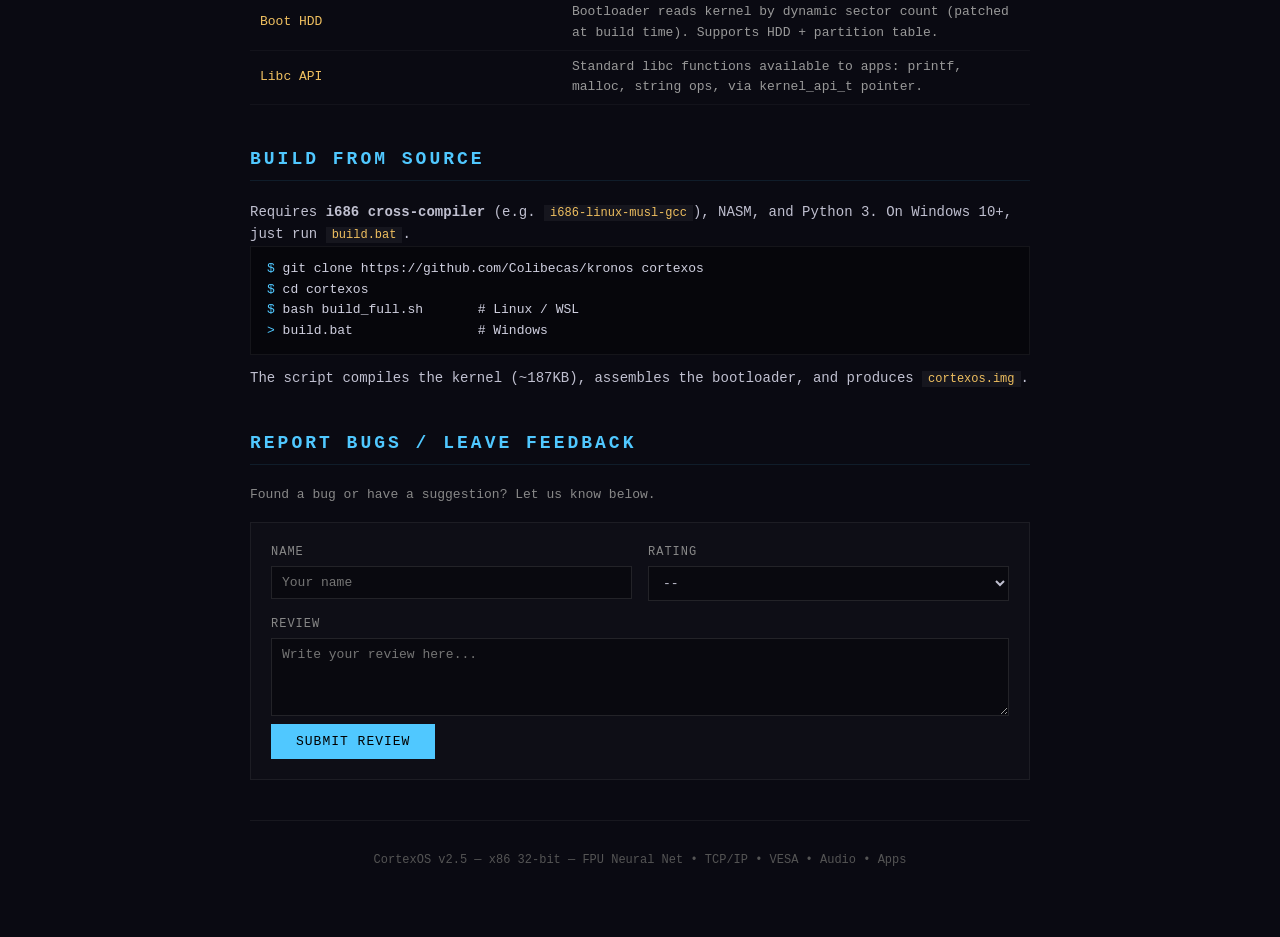
==== commit 843ae4c7: "Add online emulator page (v86), link from homepage" ====
--- a/kronos/website/index.html
+++ b/kronos/website/index.html
@@ -20,6 +20,10 @@
       <span class="badge">VESA</span>
       <span class="badge">SB16 Audio</span>
       <span class="badge">User Apps</span>
+    </div>
+    <div style="text-align:center;margin-top:20px">
+      <a href="emu.html" class="btn btn-primary" style="font-size:18px;padding:12px 40px;">&#9654; Try Online (Browser Emulator)</a>
+      <p style="color:#888;font-size:12px;margin-top:6px">Runs in your browser via v86 x86 emulator &mdash; no install needed</p>
     </div>
   </header>
 
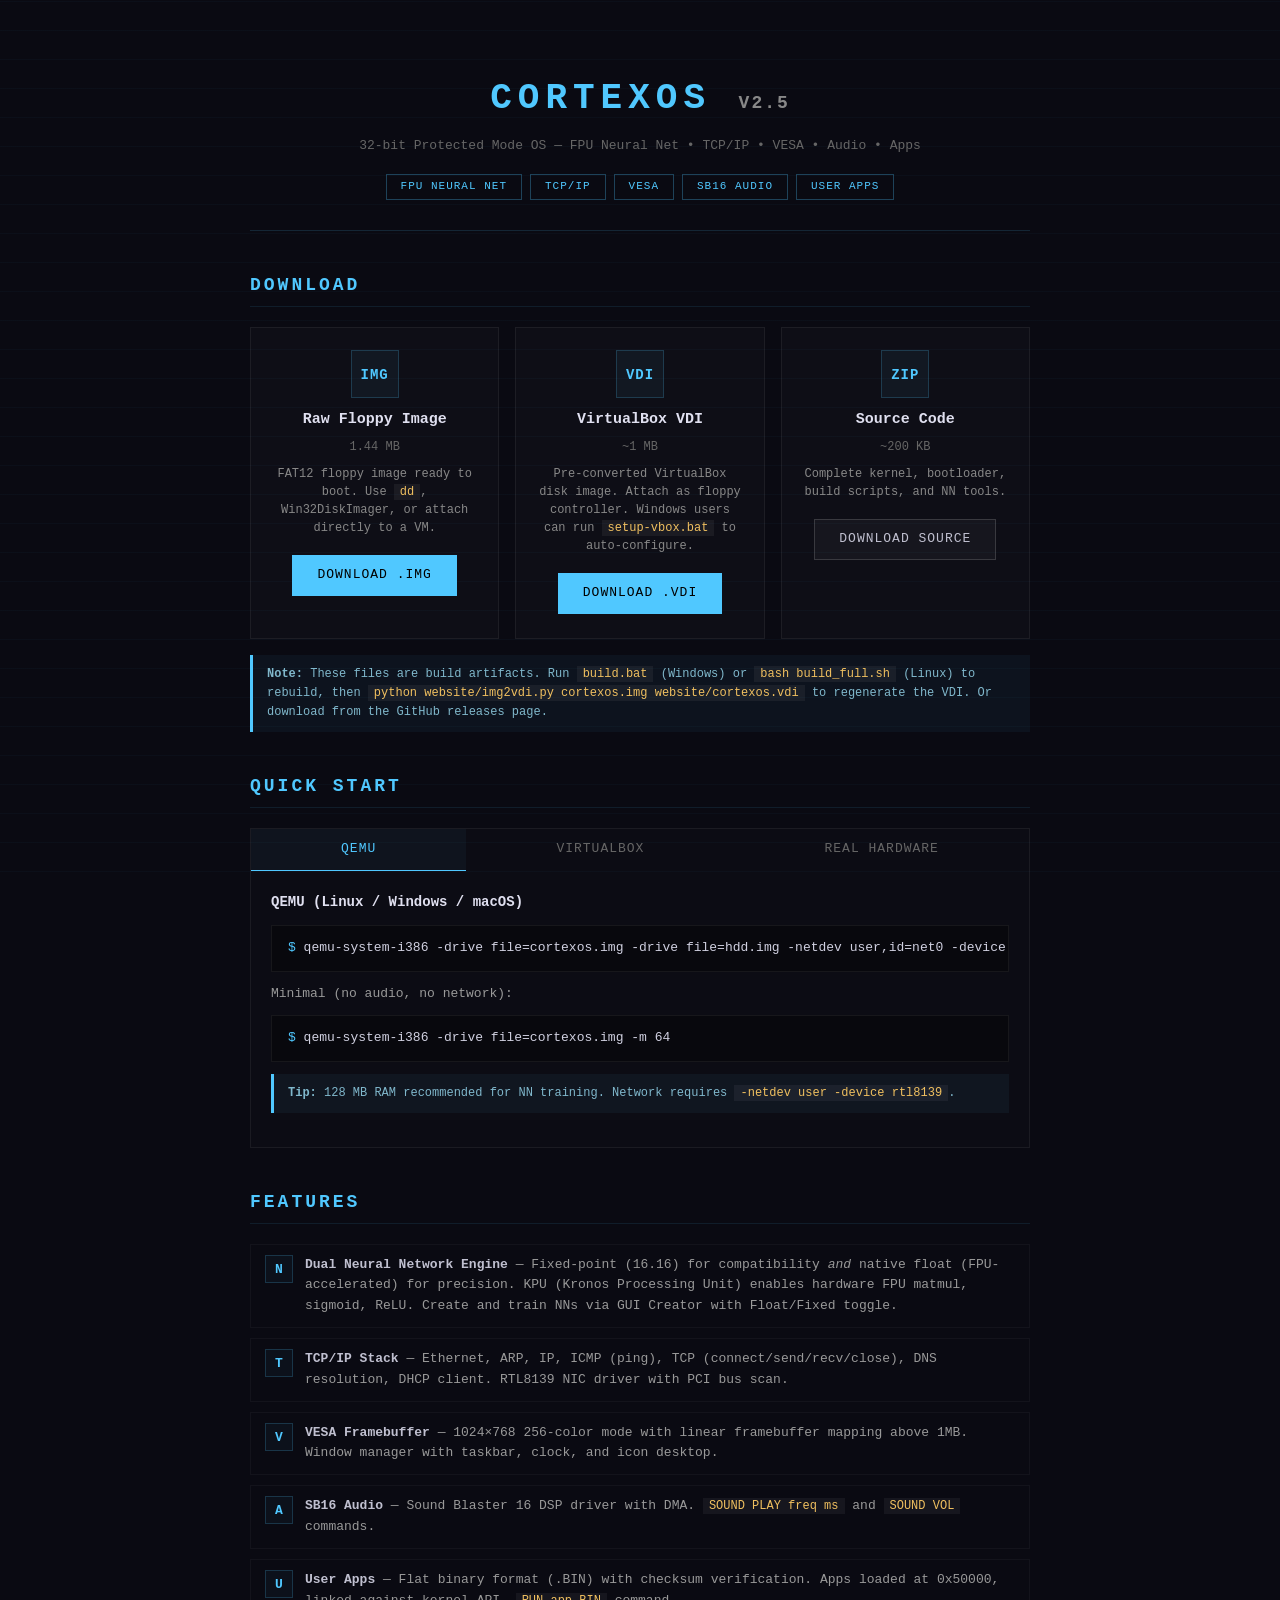
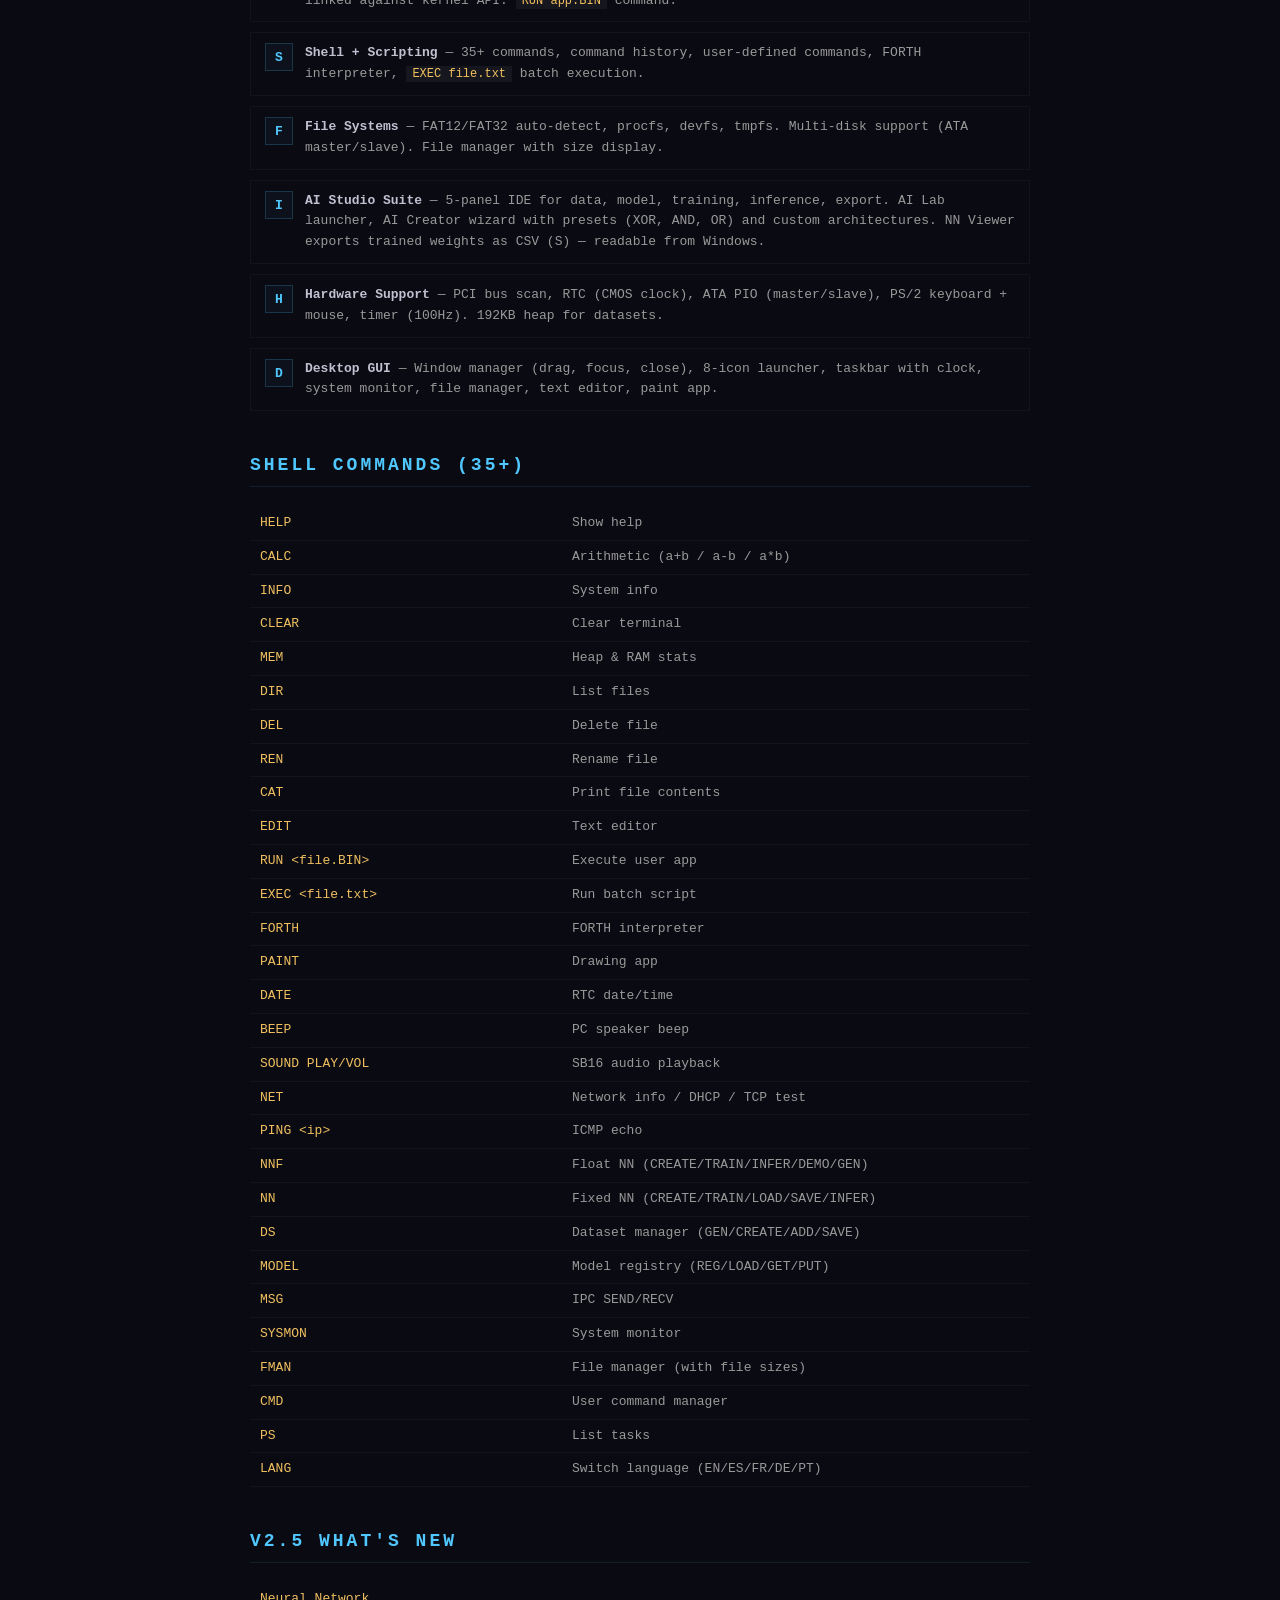
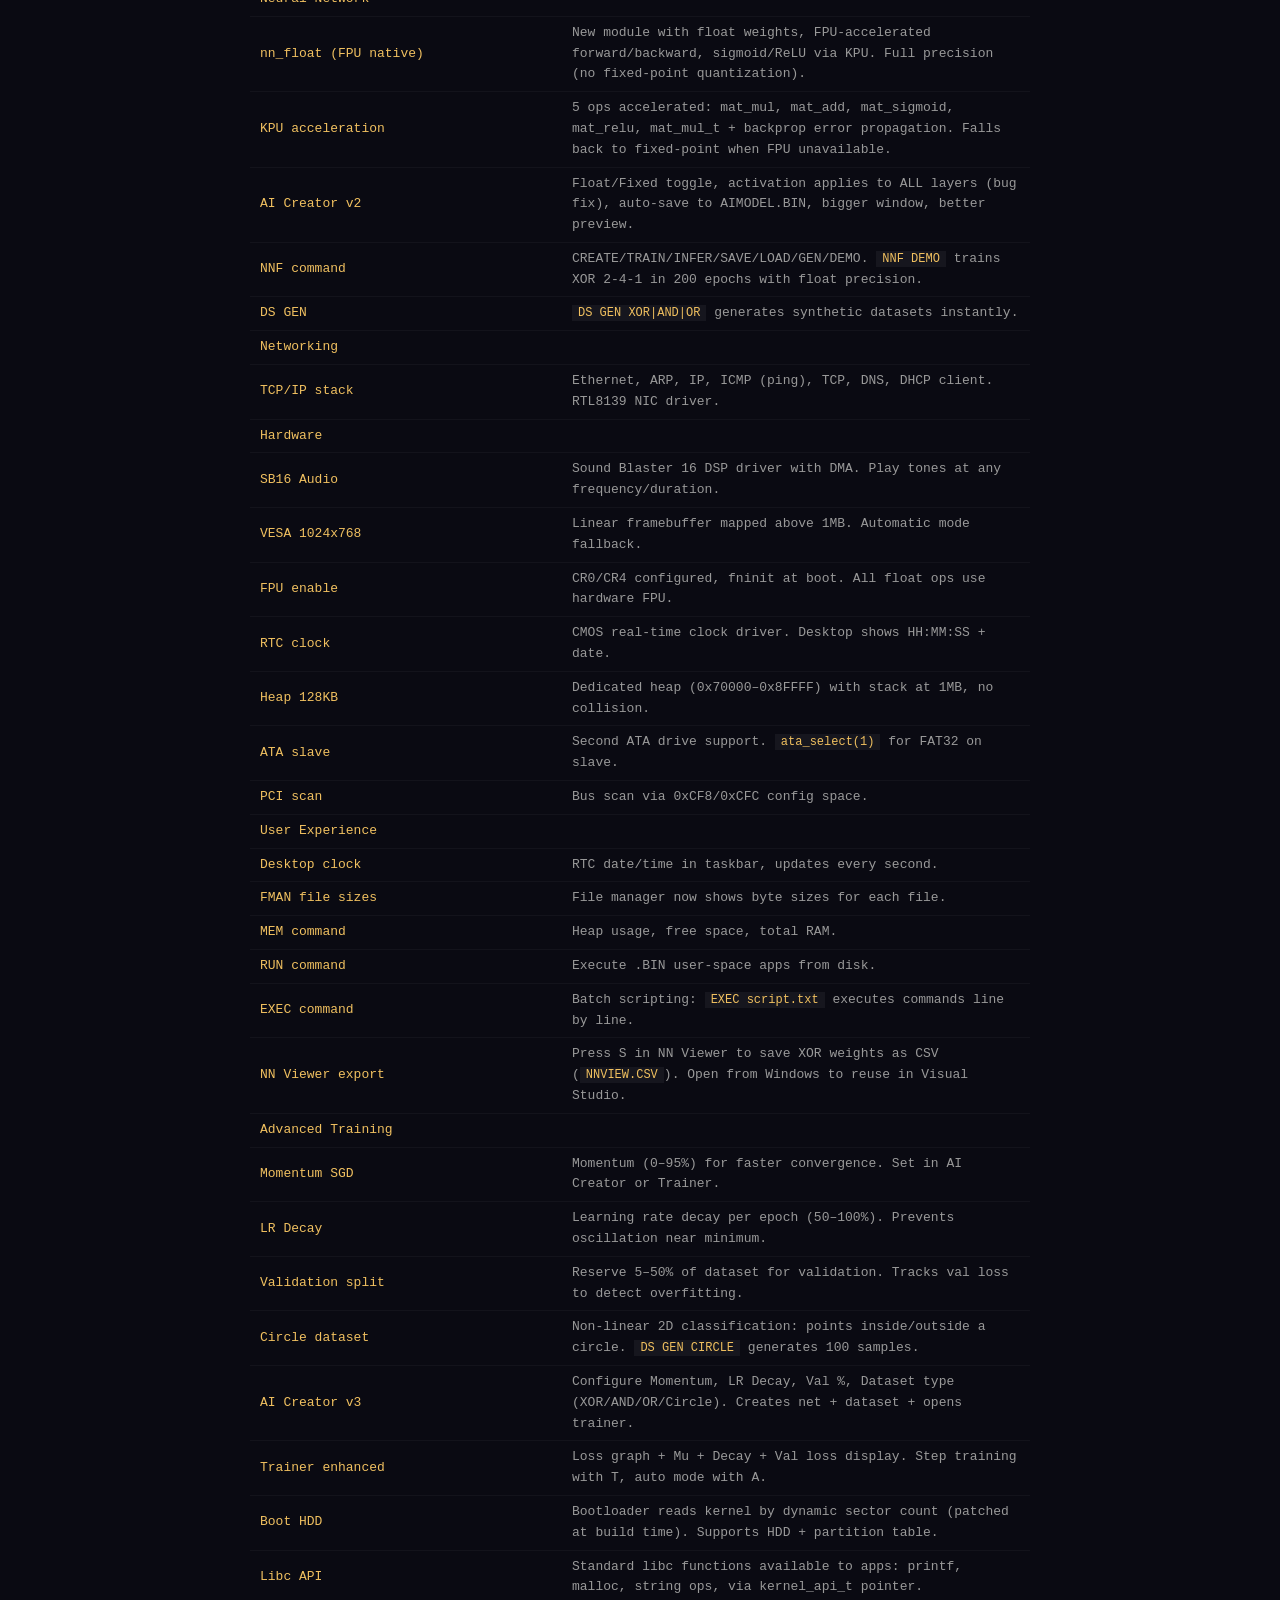
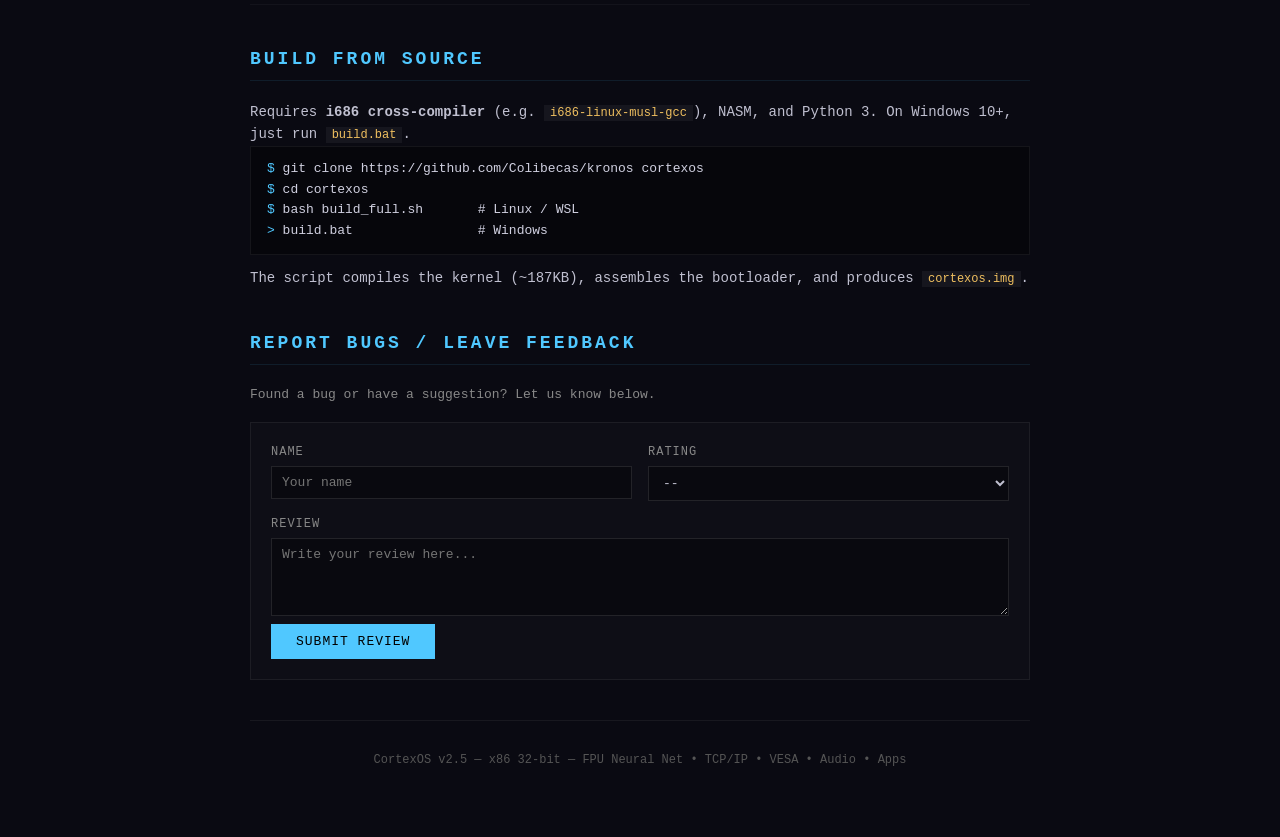
==== commit cb418083: "Remove online emulator (emu.html)" ====
--- a/kronos/website/index.html
+++ b/kronos/website/index.html
@@ -20,10 +20,6 @@
       <span class="badge">VESA</span>
       <span class="badge">SB16 Audio</span>
       <span class="badge">User Apps</span>
-    </div>
-    <div style="text-align:center;margin-top:20px">
-      <a href="emu.html" class="btn btn-primary" style="font-size:18px;padding:12px 40px;">&#9654; Try Online (Browser Emulator)</a>
-      <p style="color:#888;font-size:12px;margin-top:6px">Runs in your browser via v86 x86 emulator &mdash; no install needed</p>
     </div>
   </header>
 
